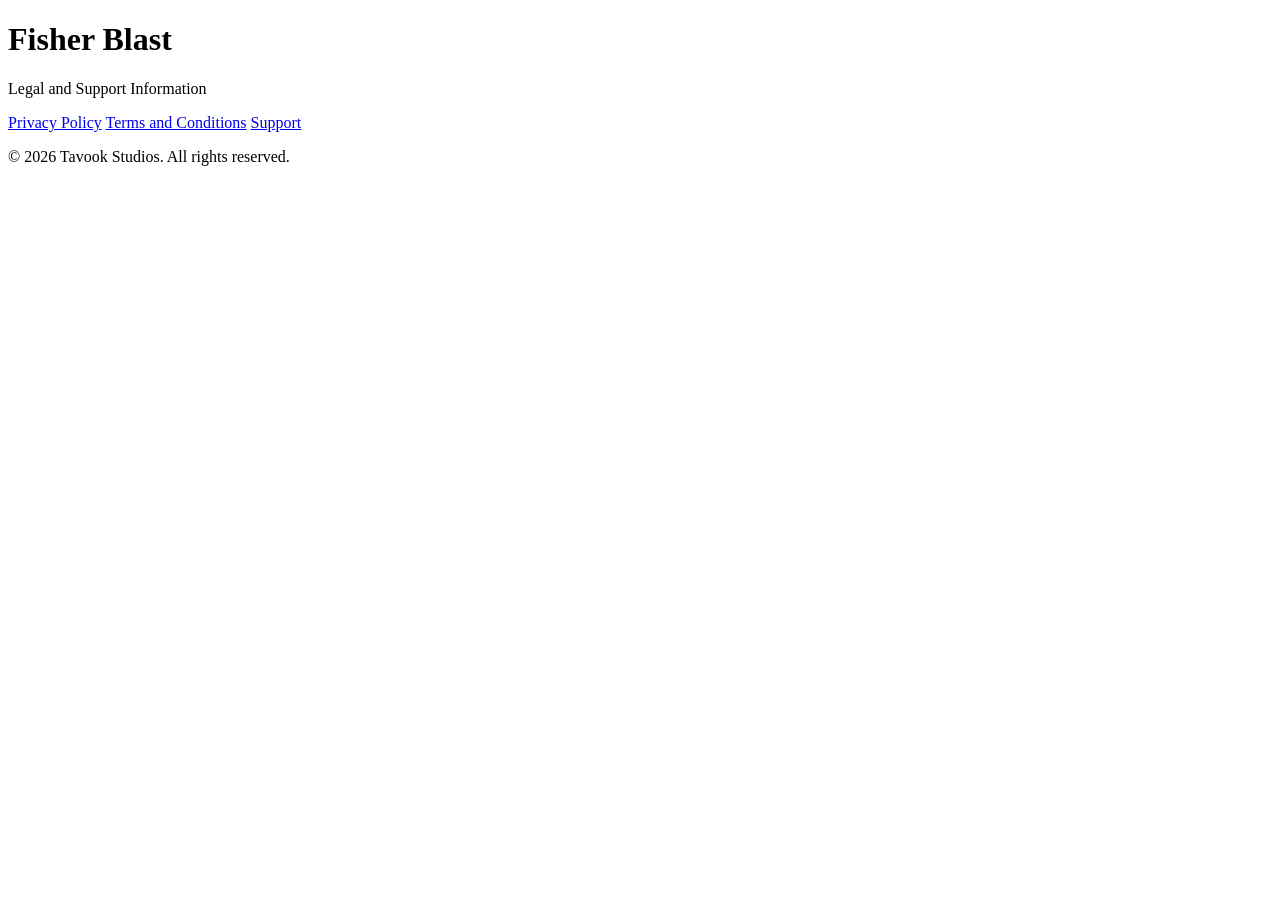
==== index.html @ bb0276fe "Add files via upload" ====
<!DOCTYPE html>
<html lang="en">
<head>
  <meta charset="UTF-8">
  <meta name="viewport" content="width=device-width, initial-scale=1.0">
  <title>Fisher Blast - Legal</title>
  <link rel="stylesheet" href="style.css">
</head>
<body>
  <main class="container">
    <div class="card">
      <h1>Fisher Blast</h1>
      <p class="subtitle">Legal and Support Information</p>

      <div class="links">
        <a href="privacy.html">Privacy Policy</a>
        <a href="terms.html">Terms and Conditions</a>
        <a href="support.html">Support</a>
      </div>

      <p class="footer">© 2026 Tavook Studios. All rights reserved.</p>
    </div>
  </main>
</body>
</html>
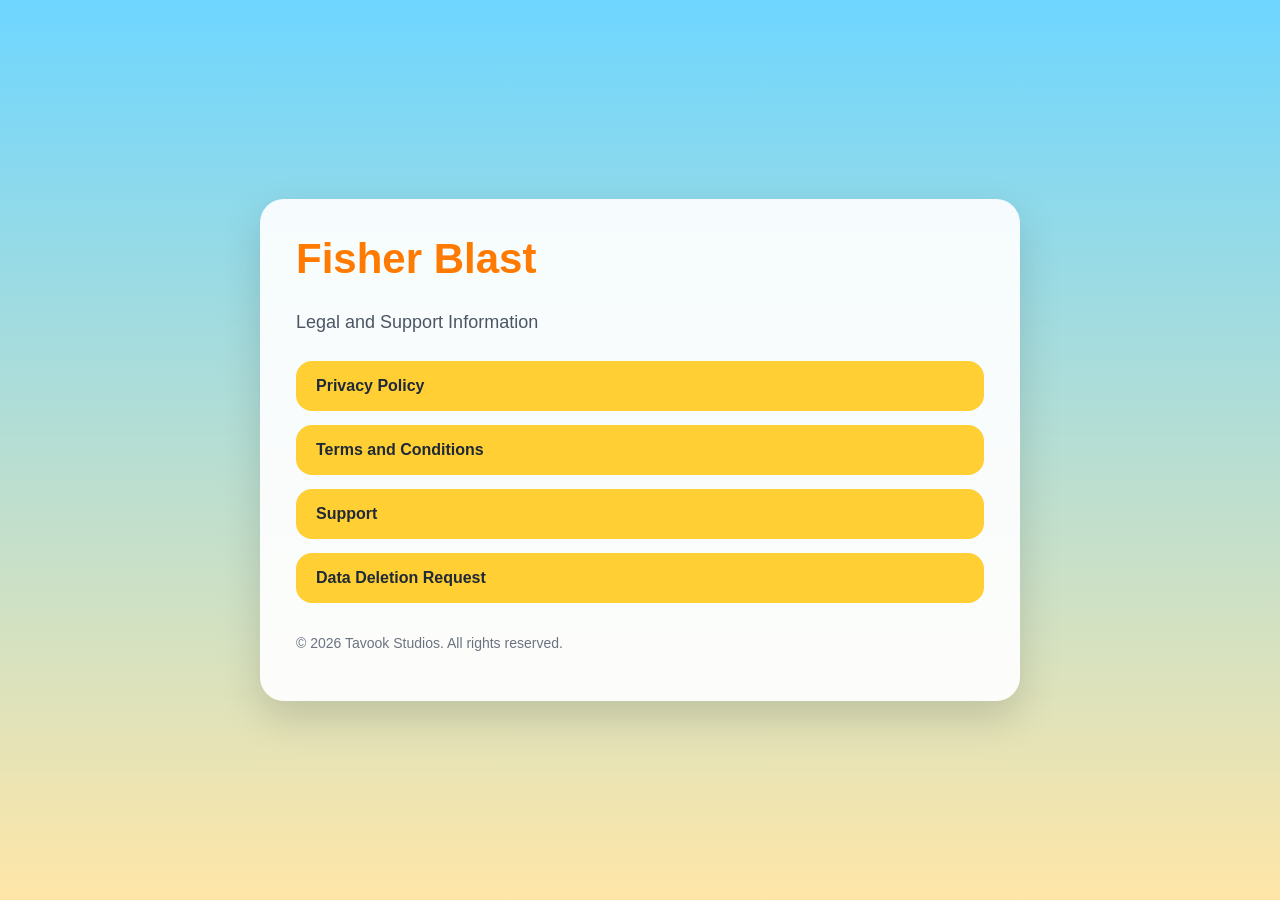
==== commit 1e158f4e: "Add Data Deletion Request link to index.html" ====
--- a/index.html
+++ b/index.html
@@ -16,10 +16,11 @@
         <a href="privacy.html">Privacy Policy</a>
         <a href="terms.html">Terms and Conditions</a>
         <a href="support.html">Support</a>
+        <a href="data-deletion.html">Data Deletion Request</a>
       </div>
 
       <p class="footer">© 2026 Tavook Studios. All rights reserved.</p>
     </div>
   </main>
 </body>
-</html>+</html>
--- a/style.css
+++ b/style.css
@@ -0,0 +1,87 @@
+* {
+  box-sizing: border-box;
+}
+
+body {
+  margin: 0;
+  font-family: Arial, Helvetica, sans-serif;
+  background: linear-gradient(180deg, #6ed6ff 0%, #ffe6a7 100%);
+  color: #1f2937;
+  min-height: 100vh;
+}
+
+.container {
+  min-height: 100vh;
+  display: flex;
+  align-items: center;
+  justify-content: center;
+  padding: 24px;
+}
+
+.card {
+  width: 100%;
+  max-width: 760px;
+  background: rgba(255, 255, 255, 0.92);
+  border-radius: 24px;
+  padding: 36px;
+  box-shadow: 0 16px 40px rgba(0, 0, 0, 0.15);
+}
+
+h1 {
+  margin-top: 0;
+  font-size: 42px;
+  color: #ff7a00;
+}
+
+h2 {
+  margin-top: 32px;
+  color: #2563eb;
+}
+
+.subtitle {
+  font-size: 18px;
+  color: #4b5563;
+}
+
+.links {
+  display: grid;
+  gap: 14px;
+  margin-top: 28px;
+}
+
+.links a {
+  display: block;
+  padding: 16px 20px;
+  background: #ffcf33;
+  color: #1f2937;
+  text-decoration: none;
+  border-radius: 16px;
+  font-weight: bold;
+  transition: transform 0.15s ease, background 0.15s ease;
+}
+
+.links a:hover {
+  transform: translateY(-2px);
+  background: #ffb703;
+}
+
+a {
+  color: #2563eb;
+}
+
+.footer {
+  margin-top: 32px;
+  color: #6b7280;
+  font-size: 14px;
+}
+
+.legal-text {
+  line-height: 1.7;
+}
+
+.back-link {
+  display: inline-block;
+  margin-top: 24px;
+  text-decoration: none;
+  font-weight: bold;
+}
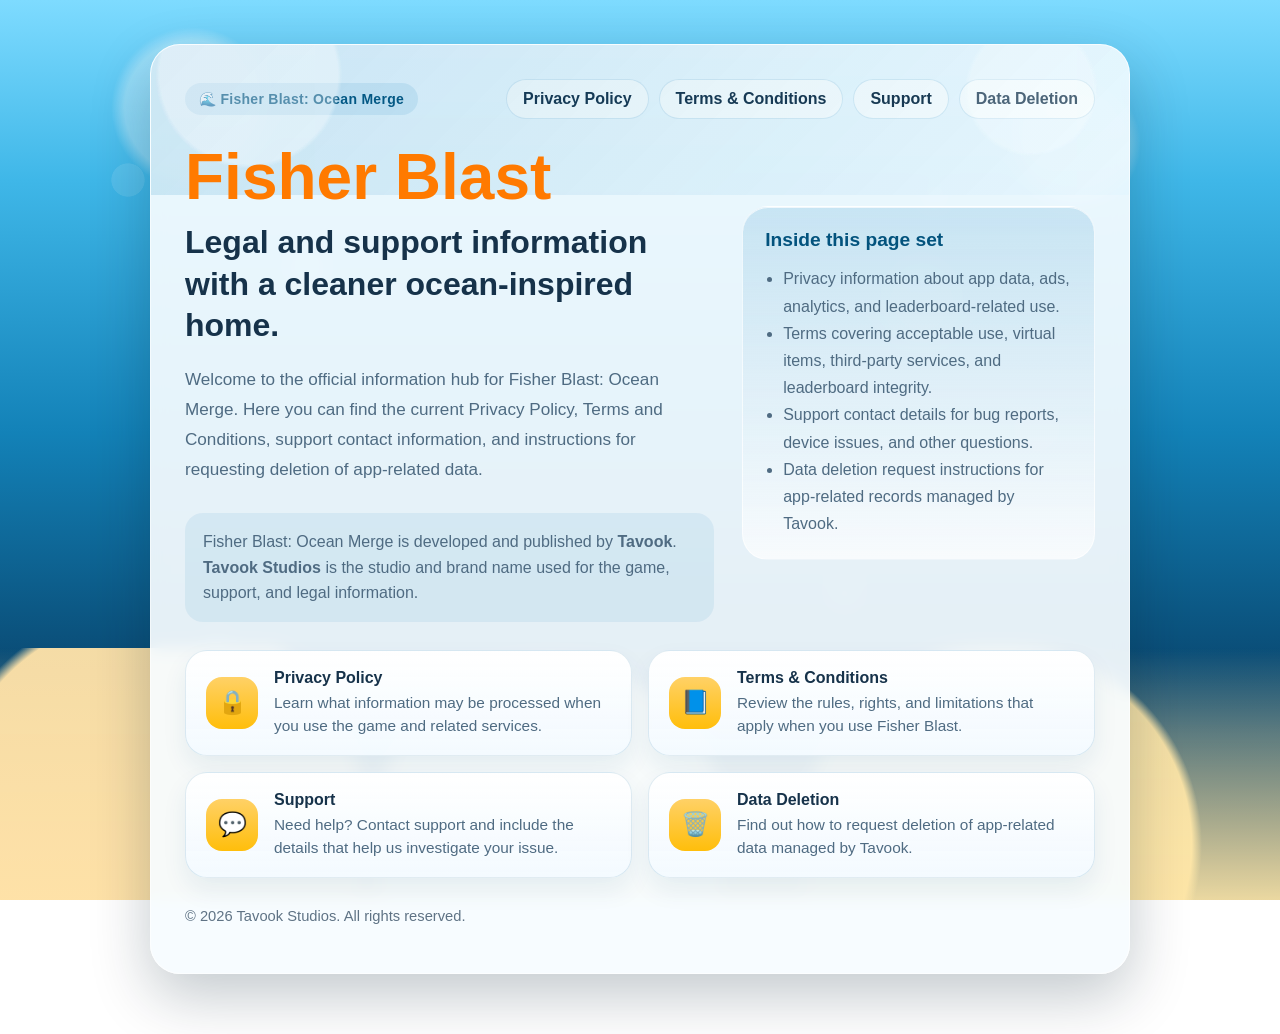
==== commit feac8fff: "v1.3.0 update" ====
--- a/index.html
+++ b/index.html
@@ -1,26 +1,89 @@
-<!DOCTYPE html>
-<html lang="en">
-<head>
-  <meta charset="UTF-8">
-  <meta name="viewport" content="width=device-width, initial-scale=1.0">
-  <title>Fisher Blast - Legal</title>
-  <link rel="stylesheet" href="style.css">
-</head>
-<body>
-  <main class="container">
-    <div class="card">
-      <h1>Fisher Blast</h1>
-      <p class="subtitle">Legal and Support Information</p>
-
-      <div class="links">
-        <a href="privacy.html">Privacy Policy</a>
-        <a href="terms.html">Terms and Conditions</a>
-        <a href="support.html">Support</a>
-        <a href="data-deletion.html">Data Deletion Request</a>
-      </div>
-
-      <p class="footer">© 2026 Tavook Studios. All rights reserved.</p>
-    </div>
-  </main>
-</body>
-</html>
+<!DOCTYPE html>
+<html lang="en">
+<head>
+  <meta charset="UTF-8">
+  <meta name="viewport" content="width=device-width, initial-scale=1.0">
+  <meta name="description" content="Official legal, privacy, support, and data deletion information for Fisher Blast: Ocean Merge.">
+  <title>Fisher Blast: Ocean Merge - Legal & Support</title>
+  <link rel="stylesheet" href="style.css">
+</head>
+<body>
+  <div class="page-shell">
+    <main class="container">
+      <div class="card hero-card">
+        <div class="topbar">
+          <div class="brand-kicker">🌊 Fisher Blast: Ocean Merge</div>
+          <nav class="nav-links" aria-label="Primary">
+            <a href="privacy.html">Privacy Policy</a>
+            <a href="terms.html">Terms & Conditions</a>
+            <a href="support.html">Support</a>
+            <a href="data-deletion.html">Data Deletion</a>
+          </nav>
+        </div>
+
+        <section class="hero-grid">
+          <div class="hero-copy">
+            <h1>Fisher Blast<span>Legal and support information with a cleaner ocean-inspired home.</span></h1>
+            <p class="subtitle">
+              Welcome to the official information hub for Fisher Blast: Ocean Merge. Here you can find the
+              current Privacy Policy, Terms and Conditions, support contact information, and instructions for
+              requesting deletion of app-related data.
+            </p>
+
+            <div class="info-strip">
+              Fisher Blast: Ocean Merge is developed and published by <strong>Tavook</strong>.
+              <strong>Tavook Studios</strong> is the studio and brand name used for the game, support, and legal information.
+            </div>
+          </div>
+
+          <aside class="hero-panel" aria-label="About this site">
+            <h2>Inside this page set</h2>
+            <ul>
+              <li>Privacy information about app data, ads, analytics, and leaderboard-related use.</li>
+              <li>Terms covering acceptable use, virtual items, third-party services, and leaderboard integrity.</li>
+              <li>Support contact details for bug reports, device issues, and other questions.</li>
+              <li>Data deletion request instructions for app-related records managed by Tavook.</li>
+            </ul>
+          </aside>
+        </section>
+
+        <section class="cta-grid" aria-label="Quick links">
+          <a class="cta-card" href="privacy.html">
+            <div class="cta-icon">🔒</div>
+            <div class="cta-text">
+              <strong>Privacy Policy</strong>
+              <span>Learn what information may be processed when you use the game and related services.</span>
+            </div>
+          </a>
+
+          <a class="cta-card" href="terms.html">
+            <div class="cta-icon">📘</div>
+            <div class="cta-text">
+              <strong>Terms & Conditions</strong>
+              <span>Review the rules, rights, and limitations that apply when you use Fisher Blast.</span>
+            </div>
+          </a>
+
+          <a class="cta-card" href="support.html">
+            <div class="cta-icon">💬</div>
+            <div class="cta-text">
+              <strong>Support</strong>
+              <span>Need help? Contact support and include the details that help us investigate your issue.</span>
+            </div>
+          </a>
+
+          <a class="cta-card" href="data-deletion.html">
+            <div class="cta-icon">🗑️</div>
+            <div class="cta-text">
+              <strong>Data Deletion</strong>
+              <span>Find out how to request deletion of app-related data managed by Tavook.</span>
+            </div>
+          </a>
+        </section>
+
+        <p class="footer">© 2026 Tavook Studios. All rights reserved.</p>
+      </div>
+    </main>
+  </div>
+</body>
+</html>
--- a/style.css
+++ b/style.css
@@ -1,87 +1,446 @@
-* {
-  box-sizing: border-box;
-}
-
-body {
-  margin: 0;
-  font-family: Arial, Helvetica, sans-serif;
-  background: linear-gradient(180deg, #6ed6ff 0%, #ffe6a7 100%);
-  color: #1f2937;
-  min-height: 100vh;
-}
-
-.container {
-  min-height: 100vh;
-  display: flex;
-  align-items: center;
-  justify-content: center;
-  padding: 24px;
-}
-
-.card {
-  width: 100%;
-  max-width: 760px;
-  background: rgba(255, 255, 255, 0.92);
-  border-radius: 24px;
-  padding: 36px;
-  box-shadow: 0 16px 40px rgba(0, 0, 0, 0.15);
-}
-
-h1 {
-  margin-top: 0;
-  font-size: 42px;
-  color: #ff7a00;
-}
-
-h2 {
-  margin-top: 32px;
-  color: #2563eb;
-}
-
-.subtitle {
-  font-size: 18px;
-  color: #4b5563;
-}
-
-.links {
-  display: grid;
-  gap: 14px;
-  margin-top: 28px;
-}
-
-.links a {
-  display: block;
-  padding: 16px 20px;
-  background: #ffcf33;
-  color: #1f2937;
-  text-decoration: none;
-  border-radius: 16px;
-  font-weight: bold;
-  transition: transform 0.15s ease, background 0.15s ease;
-}
-
-.links a:hover {
-  transform: translateY(-2px);
-  background: #ffb703;
-}
-
-a {
-  color: #2563eb;
-}
-
-.footer {
-  margin-top: 32px;
-  color: #6b7280;
-  font-size: 14px;
-}
-
-.legal-text {
-  line-height: 1.7;
-}
-
-.back-link {
-  display: inline-block;
-  margin-top: 24px;
-  text-decoration: none;
-  font-weight: bold;
-}+:root {
+  --bg-deep: #03253f;
+  --bg-mid: #0b4f7d;
+  --bg-light: #7fe3ff;
+  --sand: #ffe6a8;
+  --card: rgba(247, 252, 255, 0.93);
+  --card-border: rgba(255, 255, 255, 0.55);
+  --ink: #16324a;
+  --muted: #4f6b82;
+  --accent: #ff9f1c;
+  --accent-strong: #ff7a00;
+  --accent-soft: #ffd166;
+  --link: #0077b6;
+  --link-hover: #03537d;
+  --surface: rgba(255, 255, 255, 0.64);
+  --shadow: 0 22px 60px rgba(2, 28, 48, 0.24);
+  --radius-xl: 30px;
+  --radius-lg: 22px;
+  --radius-md: 16px;
+}
+
+* {
+  box-sizing: border-box;
+}
+
+html {
+  scroll-behavior: smooth;
+}
+
+body {
+  margin: 0;
+  font-family: Arial, Helvetica, sans-serif;
+  color: var(--ink);
+  min-height: 100vh;
+  background:
+    radial-gradient(circle at 15% 12%, rgba(255,255,255,0.32) 0 5%, transparent 6%),
+    radial-gradient(circle at 84% 16%, rgba(255,255,255,0.25) 0 4%, transparent 5%),
+    radial-gradient(circle at 72% 34%, rgba(255,255,255,0.2) 0 3%, transparent 4%),
+    linear-gradient(180deg, #7edbff 0%, #3fb7e8 20%, #1382b8 48%, #0a4d77 73%, #06304f 100%);
+  background-attachment: fixed;
+  position: relative;
+  overflow-x: hidden;
+}
+
+body::before,
+body::after {
+  content: "";
+  position: fixed;
+  left: 0;
+  right: 0;
+  pointer-events: none;
+  z-index: 0;
+}
+
+body::before {
+  bottom: 0;
+  height: 28vh;
+  background:
+    radial-gradient(circle at 12% 68%, rgba(255, 226, 168, 0.96) 0 18%, transparent 19%),
+    radial-gradient(circle at 43% 75%, rgba(255, 235, 190, 0.98) 0 23%, transparent 24%),
+    radial-gradient(circle at 78% 78%, rgba(255, 231, 168, 0.94) 0 19%, transparent 20%),
+    linear-gradient(180deg, rgba(255, 231, 168, 0) 0%, rgba(255, 231, 168, 0.35) 34%, rgba(255, 231, 168, 0.92) 100%);
+}
+
+body::after {
+  top: 0;
+  height: 100%;
+  background:
+    radial-gradient(circle at 10% 20%, rgba(255,255,255,0.12) 0 1.2%, transparent 1.25%),
+    radial-gradient(circle at 24% 30%, rgba(255,255,255,0.18) 0 1.7%, transparent 1.75%),
+    radial-gradient(circle at 73% 22%, rgba(255,255,255,0.1) 0 1.25%, transparent 1.3%),
+    radial-gradient(circle at 81% 48%, rgba(255,255,255,0.14) 0 1.5%, transparent 1.56%),
+    radial-gradient(circle at 66% 66%, rgba(255,255,255,0.1) 0 1.1%, transparent 1.16%),
+    radial-gradient(circle at 17% 72%, rgba(255,255,255,0.11) 0 1.3%, transparent 1.35%);
+  opacity: 0.9;
+}
+
+.page-shell {
+  position: relative;
+  z-index: 1;
+  min-height: 100vh;
+}
+
+.container {
+  min-height: 100vh;
+  display: flex;
+  align-items: center;
+  justify-content: center;
+  padding: 44px 20px 60px;
+}
+
+.card {
+  width: 100%;
+  max-width: 980px;
+  background: var(--card);
+  border-radius: var(--radius-xl);
+  padding: 34px;
+  box-shadow: var(--shadow);
+  border: 1px solid var(--card-border);
+  backdrop-filter: blur(8px);
+}
+
+.legal-card {
+  max-width: 980px;
+}
+
+.hero-card {
+  position: relative;
+  overflow: hidden;
+}
+
+.hero-card::before {
+  content: "";
+  position: absolute;
+  inset: 0 0 auto 0;
+  height: 150px;
+  background:
+    radial-gradient(circle at 10% 20%, rgba(255,255,255,0.35) 0 10%, transparent 10.5%),
+    radial-gradient(circle at 90% 30%, rgba(255,255,255,0.24) 0 7%, transparent 7.5%),
+    linear-gradient(135deg, rgba(3,119,182,0.16), rgba(127,227,255,0.04));
+  opacity: 0.95;
+}
+
+.topbar {
+  display: flex;
+  flex-wrap: wrap;
+  align-items: center;
+  justify-content: space-between;
+  gap: 18px;
+  margin-bottom: 26px;
+}
+
+.brand-kicker {
+  display: inline-flex;
+  align-items: center;
+  gap: 10px;
+  padding: 8px 14px;
+  background: rgba(0, 119, 182, 0.1);
+  border-radius: 999px;
+  color: var(--link-hover);
+  font-size: 14px;
+  font-weight: 700;
+  letter-spacing: 0.02em;
+}
+
+.nav-links {
+  display: flex;
+  flex-wrap: wrap;
+  gap: 10px;
+}
+
+.nav-links a,
+.inline-pill {
+  display: inline-flex;
+  align-items: center;
+  gap: 8px;
+  padding: 10px 16px;
+  background: rgba(255, 255, 255, 0.78);
+  border: 1px solid rgba(0, 119, 182, 0.14);
+  border-radius: 999px;
+  color: var(--ink);
+  text-decoration: none;
+  font-weight: 700;
+  transition: transform 0.18s ease, background 0.18s ease, border-color 0.18s ease;
+}
+
+.nav-links a:hover,
+.inline-pill:hover {
+  transform: translateY(-2px);
+  background: rgba(255,255,255,0.98);
+  border-color: rgba(0, 119, 182, 0.3);
+}
+
+.hero-grid {
+  display: grid;
+  grid-template-columns: minmax(0, 1.2fr) minmax(280px, 0.8fr);
+  gap: 28px;
+  align-items: center;
+  position: relative;
+}
+
+.hero-copy {
+  position: relative;
+  z-index: 1;
+}
+
+h1 {
+  margin: 0;
+  font-size: clamp(2.2rem, 5vw, 4rem);
+  line-height: 1.02;
+  color: var(--accent-strong);
+}
+
+.hero-copy h1 span {
+  display: block;
+  color: var(--ink);
+  font-size: clamp(1.2rem, 2.6vw, 2rem);
+  margin-top: 12px;
+  line-height: 1.3;
+}
+
+.subtitle {
+  margin: 18px 0 0;
+  font-size: 1.07rem;
+  line-height: 1.75;
+  color: var(--muted);
+  max-width: 650px;
+}
+
+.hero-panel {
+  background: linear-gradient(180deg, rgba(0, 119, 182, 0.14), rgba(255, 255, 255, 0.72));
+  border-radius: 26px;
+  padding: 22px;
+  border: 1px solid rgba(255,255,255,0.7);
+  box-shadow: inset 0 1px 0 rgba(255,255,255,0.7);
+}
+
+.hero-panel h2,
+.panel-title {
+  margin: 0 0 14px;
+  color: var(--link-hover);
+  font-size: 1.2rem;
+}
+
+.hero-panel ul {
+  margin: 0;
+  padding-left: 18px;
+  color: var(--muted);
+  line-height: 1.7;
+}
+
+.cta-grid {
+  display: grid;
+  grid-template-columns: repeat(2, minmax(0, 1fr));
+  gap: 16px;
+  margin-top: 28px;
+}
+
+.cta-card {
+  display: flex;
+  align-items: center;
+  gap: 16px;
+  padding: 18px 20px;
+  background: linear-gradient(180deg, rgba(255,255,255,0.98), rgba(243,250,255,0.94));
+  border: 1px solid rgba(9, 97, 146, 0.12);
+  color: var(--ink);
+  text-decoration: none;
+  border-radius: var(--radius-lg);
+  box-shadow: 0 12px 25px rgba(11, 79, 125, 0.08);
+  transition: transform 0.18s ease, box-shadow 0.18s ease, border-color 0.18s ease;
+}
+
+.cta-card:hover {
+  transform: translateY(-3px);
+  box-shadow: 0 16px 30px rgba(11, 79, 125, 0.13);
+  border-color: rgba(9, 97, 146, 0.26);
+}
+
+.cta-icon {
+  flex: 0 0 auto;
+  width: 52px;
+  height: 52px;
+  border-radius: 16px;
+  display: grid;
+  place-items: center;
+  background: linear-gradient(180deg, var(--accent-soft), #ffbe0b);
+  color: #16324a;
+  font-size: 1.45rem;
+  font-weight: 700;
+}
+
+.cta-text strong {
+  display: block;
+  margin-bottom: 4px;
+  font-size: 1rem;
+}
+
+.cta-text span {
+  color: var(--muted);
+  line-height: 1.5;
+  font-size: 0.96rem;
+}
+
+.info-strip {
+  margin-top: 28px;
+  padding: 16px 18px;
+  border-radius: 18px;
+  background: rgba(0, 119, 182, 0.08);
+  color: var(--muted);
+  line-height: 1.6;
+}
+
+.footer {
+  margin-top: 30px;
+  color: #5f7385;
+  font-size: 0.92rem;
+}
+
+.legal-header h1 {
+  color: var(--ink);
+  font-size: clamp(2rem, 4.8vw, 3rem);
+}
+
+.legal-header p {
+  margin: 12px 0 0;
+  color: var(--muted);
+  line-height: 1.7;
+}
+
+.meta-row {
+  display: flex;
+  flex-wrap: wrap;
+  gap: 12px;
+  margin: 22px 0 28px;
+}
+
+.meta-chip {
+  padding: 10px 14px;
+  background: rgba(0, 119, 182, 0.08);
+  border-radius: 999px;
+  color: var(--link-hover);
+  font-size: 0.95rem;
+  font-weight: 700;
+}
+
+.notice-box,
+.contact-box {
+  margin: 24px 0;
+  padding: 18px 20px;
+  border-radius: var(--radius-md);
+  background: linear-gradient(180deg, rgba(255,255,255,0.92), rgba(237,248,255,0.88));
+  border: 1px solid rgba(0, 119, 182, 0.14);
+}
+
+.notice-box strong,
+.contact-box strong {
+  color: var(--link-hover);
+}
+
+.legal-text {
+  line-height: 1.76;
+}
+
+.legal-text h2 {
+  margin: 34px 0 12px;
+  font-size: 1.35rem;
+  color: var(--link-hover);
+}
+
+.legal-text h3 {
+  margin: 24px 0 8px;
+  color: var(--ink);
+  font-size: 1.05rem;
+}
+
+.legal-text p,
+.legal-text li {
+  color: var(--ink);
+}
+
+.legal-text ul,
+.legal-text ol {
+  padding-left: 22px;
+}
+
+.legal-text li + li {
+  margin-top: 8px;
+}
+
+a {
+  color: var(--link);
+}
+
+a:hover {
+  color: var(--link-hover);
+}
+
+.back-link {
+  display: inline-flex;
+  align-items: center;
+  gap: 10px;
+  margin-top: 30px;
+  text-decoration: none;
+  font-weight: 700;
+  padding: 12px 18px;
+  background: rgba(255,255,255,0.82);
+  border-radius: 999px;
+  border: 1px solid rgba(0, 119, 182, 0.14);
+}
+
+.section-divider {
+  height: 1px;
+  margin: 30px 0;
+  background: linear-gradient(90deg, transparent, rgba(9, 97, 146, 0.26), transparent);
+}
+
+.small-muted {
+  color: var(--muted);
+  font-size: 0.95rem;
+}
+
+.page-bottom-note {
+  margin-top: 26px;
+  font-size: 0.95rem;
+  color: var(--muted);
+}
+
+@media (max-width: 860px) {
+  .hero-grid {
+    grid-template-columns: 1fr;
+  }
+
+  .cta-grid {
+    grid-template-columns: 1fr;
+  }
+}
+
+@media (max-width: 640px) {
+  .container {
+    padding: 22px 14px 34px;
+    align-items: flex-start;
+  }
+
+  .card {
+    padding: 22px 18px;
+    border-radius: 24px;
+  }
+
+  .topbar {
+    flex-direction: column;
+    align-items: flex-start;
+  }
+
+  .nav-links {
+    width: 100%;
+  }
+
+  .nav-links a {
+    flex: 1 1 auto;
+    justify-content: center;
+  }
+
+  .meta-row {
+    gap: 10px;
+  }
+}
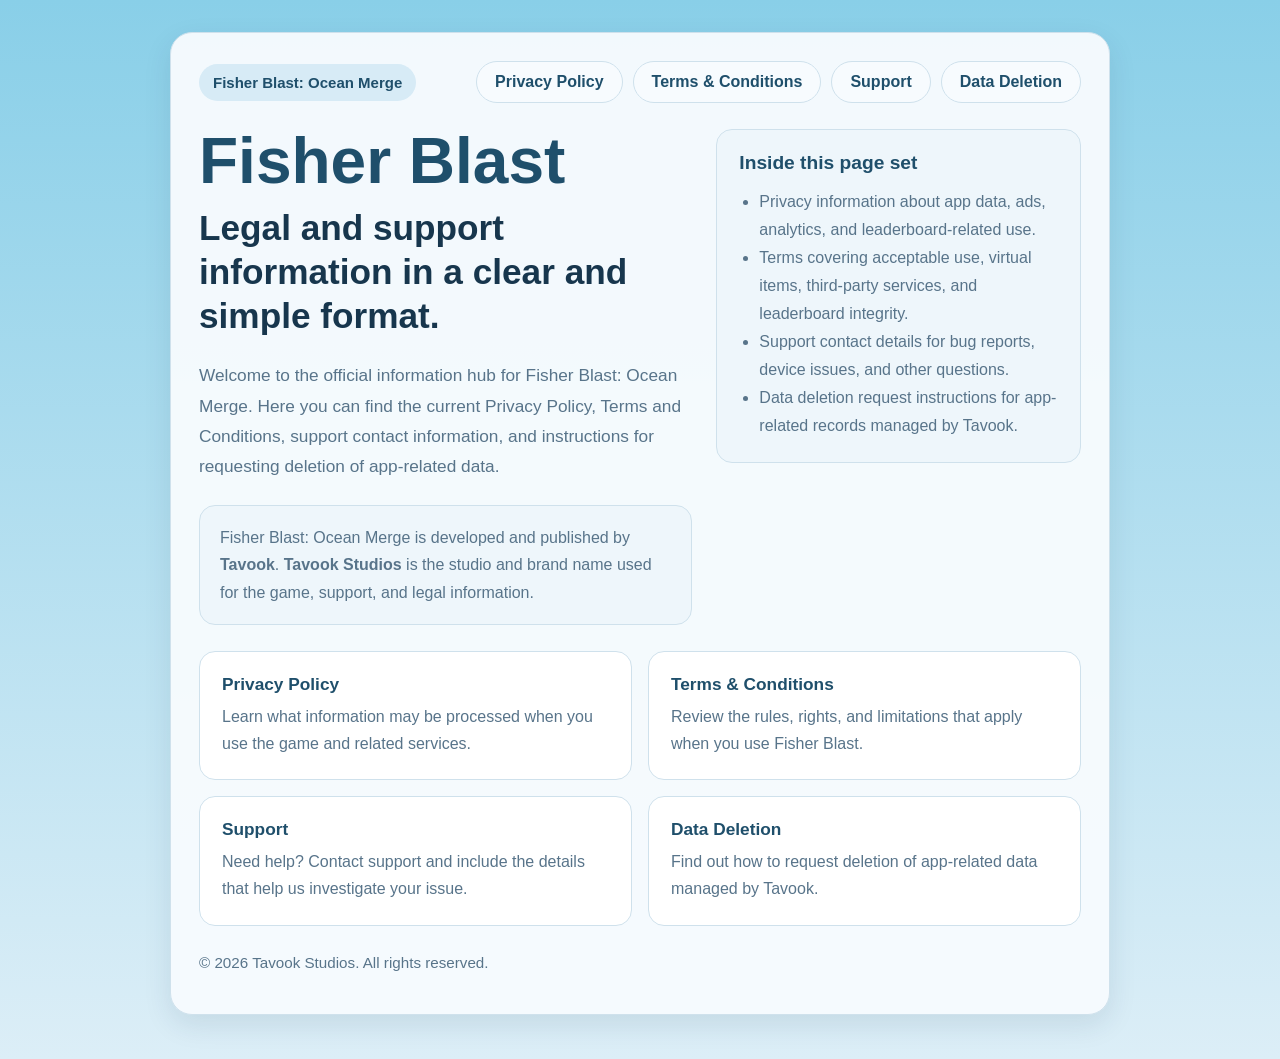
==== commit 32f7b0e0: "Add files via upload" ====
--- a/index.html
+++ b/index.html
@@ -12,7 +12,7 @@
     <main class="container">
       <div class="card hero-card">
         <div class="topbar">
-          <div class="brand-kicker">🌊 Fisher Blast: Ocean Merge</div>
+          <div class="brand-kicker">Fisher Blast: Ocean Merge</div>
           <nav class="nav-links" aria-label="Primary">
             <a href="privacy.html">Privacy Policy</a>
             <a href="terms.html">Terms & Conditions</a>
@@ -23,7 +23,7 @@
 
         <section class="hero-grid">
           <div class="hero-copy">
-            <h1>Fisher Blast<span>Legal and support information with a cleaner ocean-inspired home.</span></h1>
+            <h1>Fisher Blast<span>Legal and support information in a clear and simple format.</span></h1>
             <p class="subtitle">
               Welcome to the official information hub for Fisher Blast: Ocean Merge. Here you can find the
               current Privacy Policy, Terms and Conditions, support contact information, and instructions for
@@ -49,7 +49,6 @@
 
         <section class="cta-grid" aria-label="Quick links">
           <a class="cta-card" href="privacy.html">
-            <div class="cta-icon">🔒</div>
             <div class="cta-text">
               <strong>Privacy Policy</strong>
               <span>Learn what information may be processed when you use the game and related services.</span>
@@ -57,7 +56,6 @@
           </a>
 
           <a class="cta-card" href="terms.html">
-            <div class="cta-icon">📘</div>
             <div class="cta-text">
               <strong>Terms & Conditions</strong>
               <span>Review the rules, rights, and limitations that apply when you use Fisher Blast.</span>
@@ -65,7 +63,6 @@
           </a>
 
           <a class="cta-card" href="support.html">
-            <div class="cta-icon">💬</div>
             <div class="cta-text">
               <strong>Support</strong>
               <span>Need help? Contact support and include the details that help us investigate your issue.</span>
@@ -73,7 +70,6 @@
           </a>
 
           <a class="cta-card" href="data-deletion.html">
-            <div class="cta-icon">🗑️</div>
             <div class="cta-text">
               <strong>Data Deletion</strong>
               <span>Find out how to request deletion of app-related data managed by Tavook.</span>
--- a/style.css
+++ b/style.css
@@ -1,230 +1,149 @@
+
 :root {
-  --bg-deep: #03253f;
-  --bg-mid: #0b4f7d;
-  --bg-light: #7fe3ff;
-  --sand: #ffe6a8;
-  --card: rgba(247, 252, 255, 0.93);
-  --card-border: rgba(255, 255, 255, 0.55);
-  --ink: #16324a;
-  --muted: #4f6b82;
-  --accent: #ff9f1c;
-  --accent-strong: #ff7a00;
-  --accent-soft: #ffd166;
-  --link: #0077b6;
-  --link-hover: #03537d;
-  --surface: rgba(255, 255, 255, 0.64);
-  --shadow: 0 22px 60px rgba(2, 28, 48, 0.24);
-  --radius-xl: 30px;
+  --bg-top: #89cfe8;
+  --bg-bottom: #dceef7;
+  --surface: #f7fbfe;
+  --surface-2: #eef6fb;
+  --border: #cfe1ec;
+  --text: #17364d;
+  --muted: #58748a;
+  --primary: #2d6f95;
+  --primary-dark: #1f4f6b;
+  --link: #2e78a6;
+  --link-hover: #1f5b80;
+  --shadow: 0 10px 28px rgba(18, 53, 78, 0.10);
   --radius-lg: 22px;
   --radius-md: 16px;
-}
-
-* {
-  box-sizing: border-box;
-}
-
-html {
-  scroll-behavior: smooth;
-}
-
+  --radius-sm: 12px;
+}
+
+* { box-sizing: border-box; }
+html { scroll-behavior: smooth; }
 body {
   margin: 0;
+  min-height: 100vh;
   font-family: Arial, Helvetica, sans-serif;
-  color: var(--ink);
-  min-height: 100vh;
-  background:
-    radial-gradient(circle at 15% 12%, rgba(255,255,255,0.32) 0 5%, transparent 6%),
-    radial-gradient(circle at 84% 16%, rgba(255,255,255,0.25) 0 4%, transparent 5%),
-    radial-gradient(circle at 72% 34%, rgba(255,255,255,0.2) 0 3%, transparent 4%),
-    linear-gradient(180deg, #7edbff 0%, #3fb7e8 20%, #1382b8 48%, #0a4d77 73%, #06304f 100%);
-  background-attachment: fixed;
-  position: relative;
-  overflow-x: hidden;
-}
-
-body::before,
-body::after {
-  content: "";
-  position: fixed;
-  left: 0;
-  right: 0;
-  pointer-events: none;
-  z-index: 0;
-}
-
-body::before {
-  bottom: 0;
-  height: 28vh;
-  background:
-    radial-gradient(circle at 12% 68%, rgba(255, 226, 168, 0.96) 0 18%, transparent 19%),
-    radial-gradient(circle at 43% 75%, rgba(255, 235, 190, 0.98) 0 23%, transparent 24%),
-    radial-gradient(circle at 78% 78%, rgba(255, 231, 168, 0.94) 0 19%, transparent 20%),
-    linear-gradient(180deg, rgba(255, 231, 168, 0) 0%, rgba(255, 231, 168, 0.35) 34%, rgba(255, 231, 168, 0.92) 100%);
-}
-
-body::after {
-  top: 0;
-  height: 100%;
-  background:
-    radial-gradient(circle at 10% 20%, rgba(255,255,255,0.12) 0 1.2%, transparent 1.25%),
-    radial-gradient(circle at 24% 30%, rgba(255,255,255,0.18) 0 1.7%, transparent 1.75%),
-    radial-gradient(circle at 73% 22%, rgba(255,255,255,0.1) 0 1.25%, transparent 1.3%),
-    radial-gradient(circle at 81% 48%, rgba(255,255,255,0.14) 0 1.5%, transparent 1.56%),
-    radial-gradient(circle at 66% 66%, rgba(255,255,255,0.1) 0 1.1%, transparent 1.16%),
-    radial-gradient(circle at 17% 72%, rgba(255,255,255,0.11) 0 1.3%, transparent 1.35%);
-  opacity: 0.9;
-}
-
-.page-shell {
-  position: relative;
-  z-index: 1;
-  min-height: 100vh;
-}
-
+  color: var(--text);
+  background: linear-gradient(180deg, var(--bg-top) 0%, var(--bg-bottom) 100%);
+}
+
+.page-shell { min-height: 100vh; }
 .container {
   min-height: 100vh;
   display: flex;
   align-items: center;
   justify-content: center;
-  padding: 44px 20px 60px;
-}
-
+  padding: 32px 18px 44px;
+}
 .card {
   width: 100%;
-  max-width: 980px;
-  background: var(--card);
-  border-radius: var(--radius-xl);
-  padding: 34px;
+  max-width: 940px;
+  background: rgba(247, 251, 254, 0.96);
+  border: 1px solid var(--border);
+  border-radius: var(--radius-lg);
+  padding: 28px;
   box-shadow: var(--shadow);
-  border: 1px solid var(--card-border);
-  backdrop-filter: blur(8px);
-}
-
-.legal-card {
-  max-width: 980px;
-}
-
-.hero-card {
-  position: relative;
-  overflow: hidden;
-}
-
-.hero-card::before {
-  content: "";
-  position: absolute;
-  inset: 0 0 auto 0;
-  height: 150px;
-  background:
-    radial-gradient(circle at 10% 20%, rgba(255,255,255,0.35) 0 10%, transparent 10.5%),
-    radial-gradient(circle at 90% 30%, rgba(255,255,255,0.24) 0 7%, transparent 7.5%),
-    linear-gradient(135deg, rgba(3,119,182,0.16), rgba(127,227,255,0.04));
-  opacity: 0.95;
-}
+}
+.hero-card { overflow: hidden; }
+.legal-card { max-width: 940px; }
 
 .topbar {
   display: flex;
   flex-wrap: wrap;
   align-items: center;
   justify-content: space-between;
-  gap: 18px;
+  gap: 14px;
   margin-bottom: 26px;
 }
-
 .brand-kicker {
   display: inline-flex;
   align-items: center;
-  gap: 10px;
-  padding: 8px 14px;
-  background: rgba(0, 119, 182, 0.1);
-  border-radius: 999px;
-  color: var(--link-hover);
-  font-size: 14px;
-  font-weight: 700;
-  letter-spacing: 0.02em;
-}
-
+  padding: 10px 14px;
+  border-radius: 999px;
+  background: #d7ebf6;
+  color: var(--primary-dark);
+  font-size: 15px;
+  font-weight: 700;
+}
 .nav-links {
   display: flex;
   flex-wrap: wrap;
   gap: 10px;
 }
-
 .nav-links a,
 .inline-pill {
   display: inline-flex;
   align-items: center;
-  gap: 8px;
-  padding: 10px 16px;
-  background: rgba(255, 255, 255, 0.78);
-  border: 1px solid rgba(0, 119, 182, 0.14);
-  border-radius: 999px;
-  color: var(--ink);
+  justify-content: center;
+  padding: 11px 18px;
+  border-radius: 999px;
+  border: 1px solid var(--border);
+  background: var(--surface);
+  color: var(--primary-dark);
   text-decoration: none;
   font-weight: 700;
-  transition: transform 0.18s ease, background 0.18s ease, border-color 0.18s ease;
-}
-
+  transition: background 0.15s ease, border-color 0.15s ease;
+}
 .nav-links a:hover,
 .inline-pill:hover {
-  transform: translateY(-2px);
-  background: rgba(255,255,255,0.98);
-  border-color: rgba(0, 119, 182, 0.3);
+  background: #ffffff;
+  border-color: #aac8da;
 }
 
 .hero-grid {
   display: grid;
-  grid-template-columns: minmax(0, 1.2fr) minmax(280px, 0.8fr);
-  gap: 28px;
-  align-items: center;
-  position: relative;
-}
-
-.hero-copy {
-  position: relative;
-  z-index: 1;
-}
-
-h1 {
-  margin: 0;
-  font-size: clamp(2.2rem, 5vw, 4rem);
+  grid-template-columns: minmax(0, 1.15fr) minmax(270px, 0.85fr);
+  gap: 24px;
+  align-items: start;
+}
+.hero-copy h1 {
+  margin: 0;
+  color: var(--primary-dark);
+  font-size: clamp(2.5rem, 5vw, 4rem);
   line-height: 1.02;
-  color: var(--accent-strong);
-}
-
+}
 .hero-copy h1 span {
   display: block;
-  color: var(--ink);
-  font-size: clamp(1.2rem, 2.6vw, 2rem);
   margin-top: 12px;
-  line-height: 1.3;
-}
-
+  color: var(--text);
+  font-size: clamp(1.55rem, 3vw, 2.2rem);
+  line-height: 1.25;
+}
 .subtitle {
-  margin: 18px 0 0;
-  font-size: 1.07rem;
+  margin: 22px 0 0;
+  font-size: 1.08rem;
   line-height: 1.75;
   color: var(--muted);
-  max-width: 650px;
-}
-
+}
+.hero-panel,
+.info-strip,
+.notice-box,
+.contact-box {
+  background: var(--surface-2);
+  border: 1px solid var(--border);
+  border-radius: var(--radius-md);
+}
 .hero-panel {
-  background: linear-gradient(180deg, rgba(0, 119, 182, 0.14), rgba(255, 255, 255, 0.72));
-  border-radius: 26px;
   padding: 22px;
-  border: 1px solid rgba(255,255,255,0.7);
-  box-shadow: inset 0 1px 0 rgba(255,255,255,0.7);
-}
-
+}
 .hero-panel h2,
-.panel-title {
+.panel-title,
+h2 {
+  color: var(--primary-dark);
+}
+.hero-panel h2 {
   margin: 0 0 14px;
-  color: var(--link-hover);
   font-size: 1.2rem;
 }
-
 .hero-panel ul {
   margin: 0;
-  padding-left: 18px;
+  padding-left: 20px;
+  line-height: 1.75;
+  color: var(--muted);
+}
+.info-strip {
+  margin-top: 24px;
+  padding: 18px 20px;
   color: var(--muted);
   line-height: 1.7;
 }
@@ -233,214 +152,131 @@
   display: grid;
   grid-template-columns: repeat(2, minmax(0, 1fr));
   gap: 16px;
+  margin-top: 26px;
+}
+.cta-card {
+  display: block;
+  padding: 22px;
+  border-radius: var(--radius-md);
+  border: 1px solid var(--border);
+  background: #ffffff;
+  color: var(--text);
+  text-decoration: none;
+  transition: background 0.15s ease, border-color 0.15s ease;
+}
+.cta-card:hover {
+  background: #fafdff;
+  border-color: #afcddf;
+}
+.cta-text strong {
+  display: block;
+  margin-bottom: 8px;
+  color: var(--primary-dark);
+  font-size: 1.08rem;
+}
+.cta-text span {
+  display: block;
+  color: var(--muted);
+  line-height: 1.7;
+}
+.cta-icon { display: none; }
+
+.footer {
   margin-top: 28px;
-}
-
-.cta-card {
-  display: flex;
-  align-items: center;
-  gap: 16px;
-  padding: 18px 20px;
-  background: linear-gradient(180deg, rgba(255,255,255,0.98), rgba(243,250,255,0.94));
-  border: 1px solid rgba(9, 97, 146, 0.12);
-  color: var(--ink);
-  text-decoration: none;
-  border-radius: var(--radius-lg);
-  box-shadow: 0 12px 25px rgba(11, 79, 125, 0.08);
-  transition: transform 0.18s ease, box-shadow 0.18s ease, border-color 0.18s ease;
-}
-
-.cta-card:hover {
-  transform: translateY(-3px);
-  box-shadow: 0 16px 30px rgba(11, 79, 125, 0.13);
-  border-color: rgba(9, 97, 146, 0.26);
-}
-
-.cta-icon {
-  flex: 0 0 auto;
-  width: 52px;
-  height: 52px;
-  border-radius: 16px;
-  display: grid;
-  place-items: center;
-  background: linear-gradient(180deg, var(--accent-soft), #ffbe0b);
-  color: #16324a;
-  font-size: 1.45rem;
-  font-weight: 700;
-}
-
-.cta-text strong {
-  display: block;
-  margin-bottom: 4px;
-  font-size: 1rem;
-}
-
-.cta-text span {
-  color: var(--muted);
-  line-height: 1.5;
-  font-size: 0.96rem;
-}
-
-.info-strip {
-  margin-top: 28px;
-  padding: 16px 18px;
-  border-radius: 18px;
-  background: rgba(0, 119, 182, 0.08);
-  color: var(--muted);
-  line-height: 1.6;
-}
-
-.footer {
-  margin-top: 30px;
-  color: #5f7385;
-  font-size: 0.92rem;
+  color: var(--muted);
+  font-size: 0.95rem;
 }
 
 .legal-header h1 {
-  color: var(--ink);
+  margin: 0;
+  color: var(--primary-dark);
   font-size: clamp(2rem, 4.8vw, 3rem);
 }
-
 .legal-header p {
-  margin: 12px 0 0;
-  color: var(--muted);
-  line-height: 1.7;
-}
-
+  margin: 14px 0 0;
+  color: var(--muted);
+  line-height: 1.75;
+}
 .meta-row {
   display: flex;
   flex-wrap: wrap;
-  gap: 12px;
+  gap: 10px;
   margin: 22px 0 28px;
 }
-
 .meta-chip {
   padding: 10px 14px;
-  background: rgba(0, 119, 182, 0.08);
-  border-radius: 999px;
-  color: var(--link-hover);
+  border-radius: 999px;
+  background: #dfeef7;
+  color: var(--primary-dark);
   font-size: 0.95rem;
   font-weight: 700;
 }
-
 .notice-box,
 .contact-box {
   margin: 24px 0;
   padding: 18px 20px;
-  border-radius: var(--radius-md);
-  background: linear-gradient(180deg, rgba(255,255,255,0.92), rgba(237,248,255,0.88));
-  border: 1px solid rgba(0, 119, 182, 0.14);
-}
-
+}
 .notice-box strong,
-.contact-box strong {
-  color: var(--link-hover);
-}
-
-.legal-text {
-  line-height: 1.76;
-}
-
+.contact-box strong { color: var(--primary-dark); }
+.legal-text { line-height: 1.78; }
 .legal-text h2 {
   margin: 34px 0 12px;
   font-size: 1.35rem;
-  color: var(--link-hover);
-}
-
+}
 .legal-text h3 {
   margin: 24px 0 8px;
-  color: var(--ink);
-  font-size: 1.05rem;
-}
-
+  color: var(--primary-dark);
+  font-size: 1.06rem;
+}
 .legal-text p,
-.legal-text li {
-  color: var(--ink);
-}
-
+.legal-text li { color: var(--text); }
 .legal-text ul,
-.legal-text ol {
-  padding-left: 22px;
-}
-
-.legal-text li + li {
-  margin-top: 8px;
-}
-
-a {
-  color: var(--link);
-}
-
-a:hover {
-  color: var(--link-hover);
-}
-
+.legal-text ol { padding-left: 22px; }
+.legal-text li + li { margin-top: 8px; }
+
+a { color: var(--link); }
+a:hover { color: var(--link-hover); }
 .back-link {
   display: inline-flex;
   align-items: center;
-  gap: 10px;
-  margin-top: 30px;
+  gap: 8px;
+  margin-top: 28px;
+  padding: 12px 18px;
+  border-radius: 999px;
+  border: 1px solid var(--border);
+  background: #ffffff;
   text-decoration: none;
   font-weight: 700;
-  padding: 12px 18px;
-  background: rgba(255,255,255,0.82);
-  border-radius: 999px;
-  border: 1px solid rgba(0, 119, 182, 0.14);
-}
-
+}
 .section-divider {
   height: 1px;
-  margin: 30px 0;
-  background: linear-gradient(90deg, transparent, rgba(9, 97, 146, 0.26), transparent);
-}
-
-.small-muted {
-  color: var(--muted);
-  font-size: 0.95rem;
-}
-
-.page-bottom-note {
-  margin-top: 26px;
-  font-size: 0.95rem;
-  color: var(--muted);
-}
+  margin: 28px 0;
+  background: linear-gradient(90deg, transparent, #c8deea, transparent);
+}
+.small-muted,
+.page-bottom-note { color: var(--muted); }
 
 @media (max-width: 860px) {
-  .hero-grid {
-    grid-template-columns: 1fr;
-  }
-
-  .cta-grid {
-    grid-template-columns: 1fr;
-  }
+  .hero-grid,
+  .cta-grid { grid-template-columns: 1fr; }
 }
 
 @media (max-width: 640px) {
   .container {
-    padding: 22px 14px 34px;
     align-items: flex-start;
-  }
-
+    padding: 18px 12px 28px;
+  }
   .card {
-    padding: 22px 18px;
-    border-radius: 24px;
-  }
-
+    padding: 20px 18px;
+    border-radius: 18px;
+  }
   .topbar {
     flex-direction: column;
     align-items: flex-start;
   }
-
-  .nav-links {
-    width: 100%;
-  }
-
+  .nav-links { width: 100%; }
   .nav-links a {
     flex: 1 1 auto;
-    justify-content: center;
-  }
-
-  .meta-row {
-    gap: 10px;
-  }
-}
+    min-width: 0;
+  }
+}
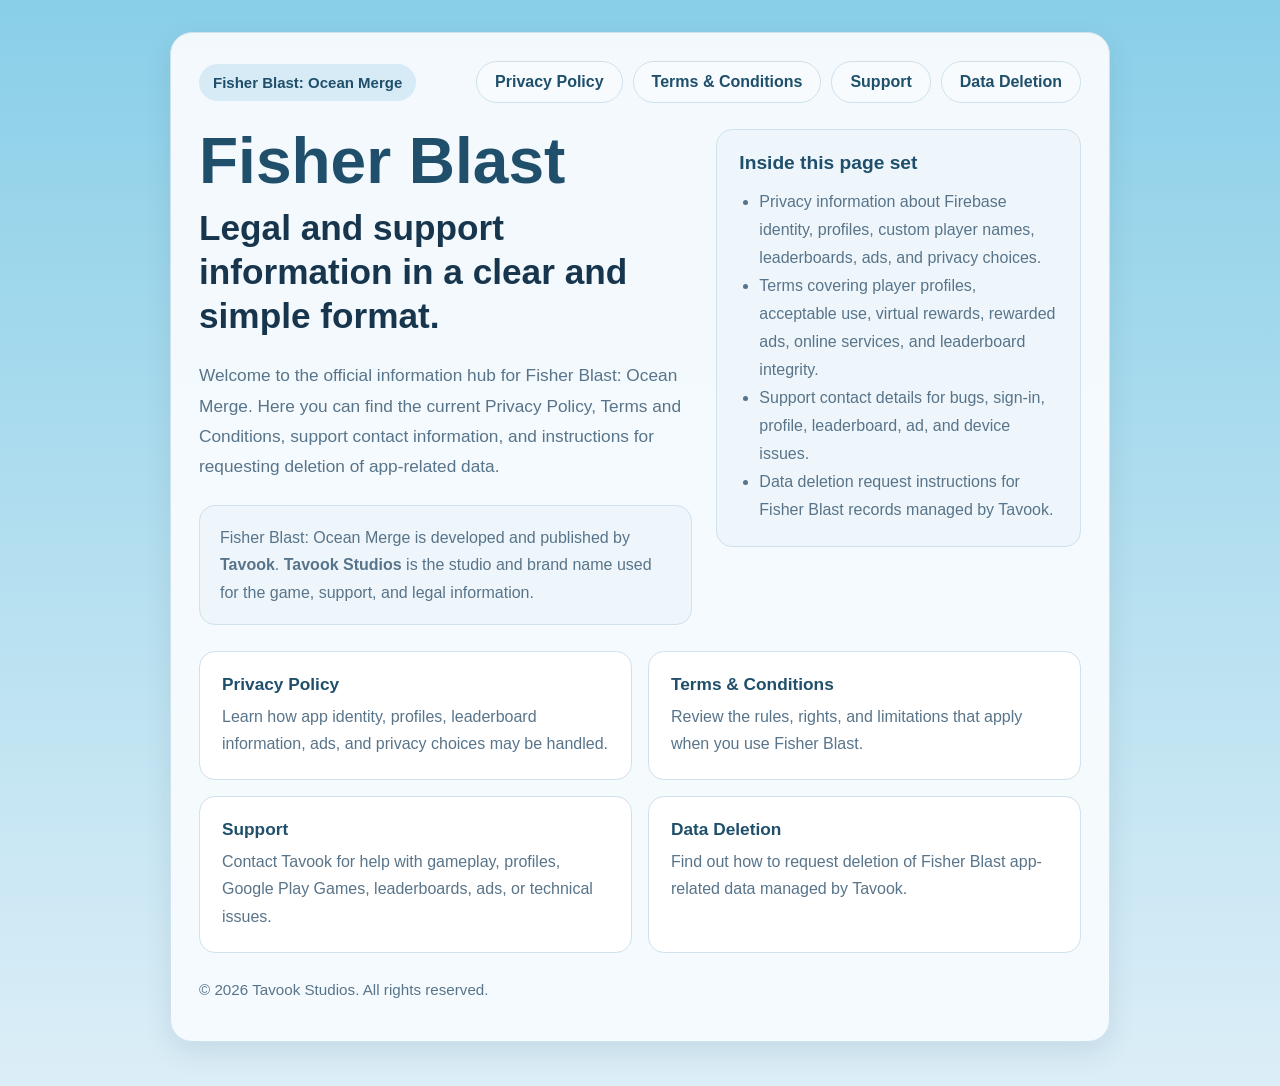
==== commit e011d76a: "Add files via upload" ====
--- a/index.html
+++ b/index.html
@@ -25,9 +25,8 @@
           <div class="hero-copy">
             <h1>Fisher Blast<span>Legal and support information in a clear and simple format.</span></h1>
             <p class="subtitle">
-              Welcome to the official information hub for Fisher Blast: Ocean Merge. Here you can find the
-              current Privacy Policy, Terms and Conditions, support contact information, and instructions for
-              requesting deletion of app-related data.
+              Welcome to the official information hub for Fisher Blast: Ocean Merge. Here you can find the current Privacy Policy,
+              Terms and Conditions, support contact information, and instructions for requesting deletion of app-related data.
             </p>
 
             <div class="info-strip">
@@ -39,10 +38,10 @@
           <aside class="hero-panel" aria-label="About this site">
             <h2>Inside this page set</h2>
             <ul>
-              <li>Privacy information about app data, ads, analytics, and leaderboard-related use.</li>
-              <li>Terms covering acceptable use, virtual items, third-party services, and leaderboard integrity.</li>
-              <li>Support contact details for bug reports, device issues, and other questions.</li>
-              <li>Data deletion request instructions for app-related records managed by Tavook.</li>
+              <li>Privacy information about Firebase identity, profiles, custom player names, leaderboards, ads, and privacy choices.</li>
+              <li>Terms covering player profiles, acceptable use, virtual rewards, rewarded ads, online services, and leaderboard integrity.</li>
+              <li>Support contact details for bugs, sign-in, profile, leaderboard, ad, and device issues.</li>
+              <li>Data deletion request instructions for Fisher Blast records managed by Tavook.</li>
             </ul>
           </aside>
         </section>
@@ -51,7 +50,7 @@
           <a class="cta-card" href="privacy.html">
             <div class="cta-text">
               <strong>Privacy Policy</strong>
-              <span>Learn what information may be processed when you use the game and related services.</span>
+              <span>Learn how app identity, profiles, leaderboard information, ads, and privacy choices may be handled.</span>
             </div>
           </a>
 
@@ -65,14 +64,14 @@
           <a class="cta-card" href="support.html">
             <div class="cta-text">
               <strong>Support</strong>
-              <span>Need help? Contact support and include the details that help us investigate your issue.</span>
+              <span>Contact Tavook for help with gameplay, profiles, Google Play Games, leaderboards, ads, or technical issues.</span>
             </div>
           </a>
 
           <a class="cta-card" href="data-deletion.html">
             <div class="cta-text">
               <strong>Data Deletion</strong>
-              <span>Find out how to request deletion of app-related data managed by Tavook.</span>
+              <span>Find out how to request deletion of Fisher Blast app-related data managed by Tavook.</span>
             </div>
           </a>
         </section>
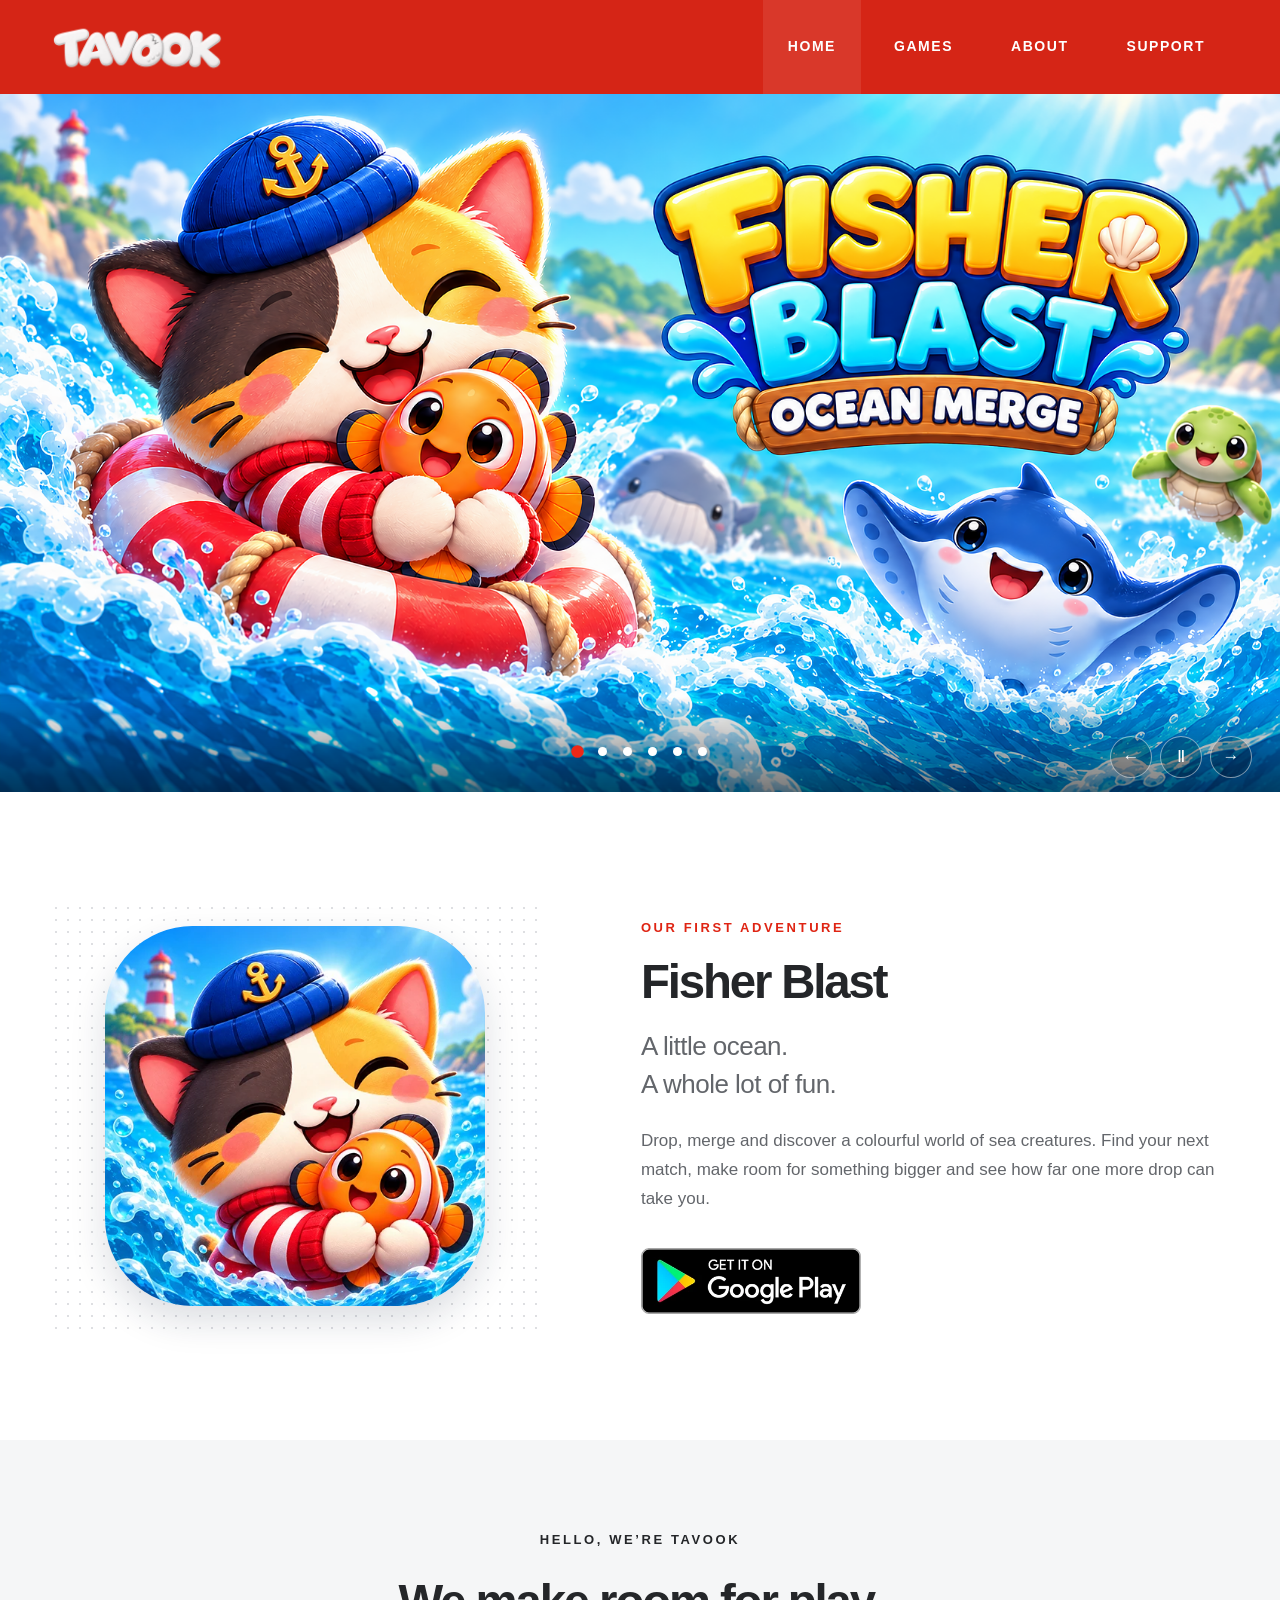
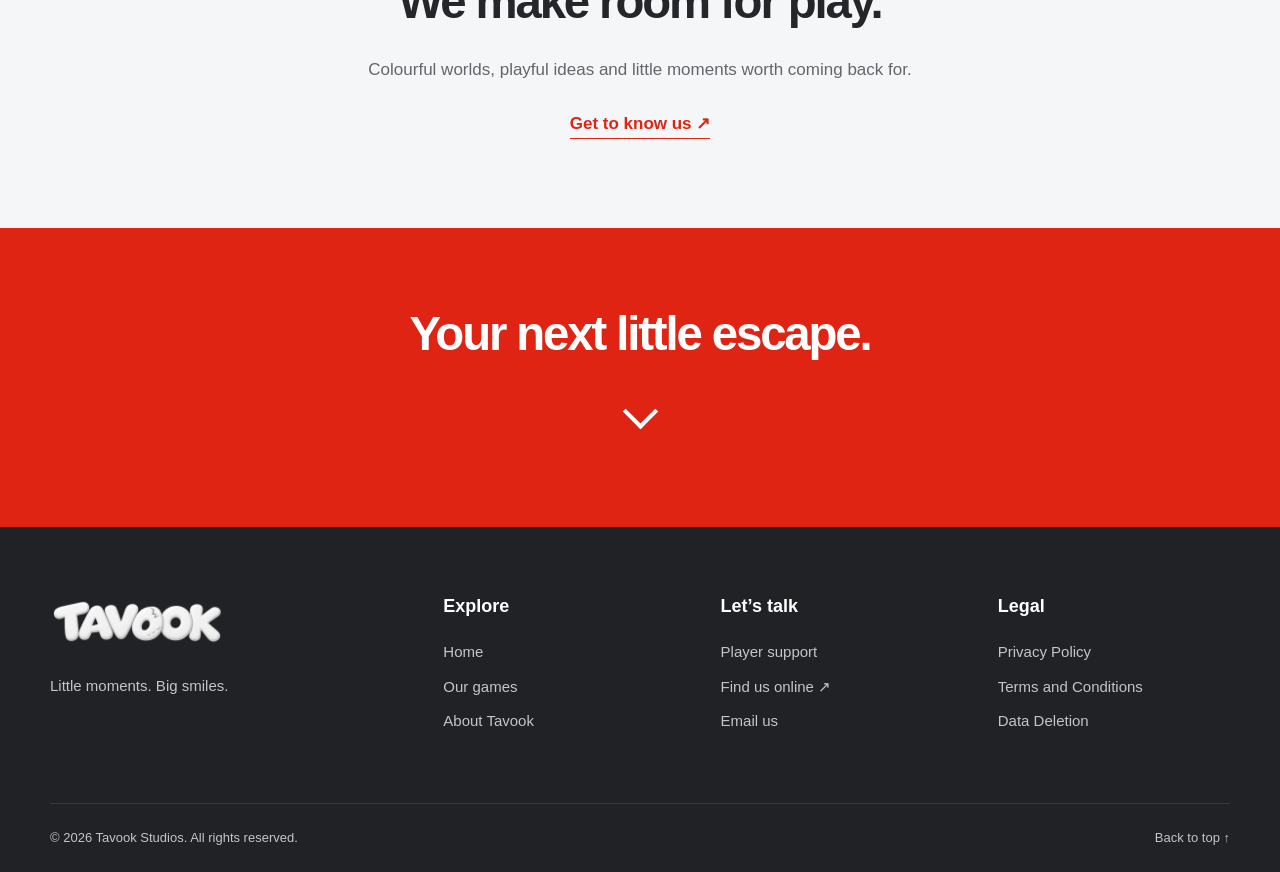
==== commit 61ff6704: "new design" ====
--- a/index.html
+++ b/index.html
@@ -1,84 +1,2 @@
 <!DOCTYPE html>
-<html lang="en">
-<head>
-  <meta charset="UTF-8">
-  <meta name="viewport" content="width=device-width, initial-scale=1.0">
-  <meta name="description" content="Official legal, privacy, support, and data deletion information for Fisher Blast: Ocean Merge.">
-  <title>Fisher Blast: Ocean Merge - Legal & Support</title>
-  <link rel="stylesheet" href="style.css">
-</head>
-<body>
-  <div class="page-shell">
-    <main class="container">
-      <div class="card hero-card">
-        <div class="topbar">
-          <div class="brand-kicker">Fisher Blast: Ocean Merge</div>
-          <nav class="nav-links" aria-label="Primary">
-            <a href="privacy.html">Privacy Policy</a>
-            <a href="terms.html">Terms & Conditions</a>
-            <a href="support.html">Support</a>
-            <a href="data-deletion.html">Data Deletion</a>
-          </nav>
-        </div>
-
-        <section class="hero-grid">
-          <div class="hero-copy">
-            <h1>Fisher Blast<span>Legal and support information in a clear and simple format.</span></h1>
-            <p class="subtitle">
-              Welcome to the official information hub for Fisher Blast: Ocean Merge. Here you can find the current Privacy Policy,
-              Terms and Conditions, support contact information, and instructions for requesting deletion of app-related data.
-            </p>
-
-            <div class="info-strip">
-              Fisher Blast: Ocean Merge is developed and published by <strong>Tavook</strong>.
-              <strong>Tavook Studios</strong> is the studio and brand name used for the game, support, and legal information.
-            </div>
-          </div>
-
-          <aside class="hero-panel" aria-label="About this site">
-            <h2>Inside this page set</h2>
-            <ul>
-              <li>Privacy information about Firebase identity, profiles, custom player names, leaderboards, ads, and privacy choices.</li>
-              <li>Terms covering player profiles, acceptable use, virtual rewards, rewarded ads, online services, and leaderboard integrity.</li>
-              <li>Support contact details for bugs, sign-in, profile, leaderboard, ad, and device issues.</li>
-              <li>Data deletion request instructions for Fisher Blast records managed by Tavook.</li>
-            </ul>
-          </aside>
-        </section>
-
-        <section class="cta-grid" aria-label="Quick links">
-          <a class="cta-card" href="privacy.html">
-            <div class="cta-text">
-              <strong>Privacy Policy</strong>
-              <span>Learn how app identity, profiles, leaderboard information, ads, and privacy choices may be handled.</span>
-            </div>
-          </a>
-
-          <a class="cta-card" href="terms.html">
-            <div class="cta-text">
-              <strong>Terms & Conditions</strong>
-              <span>Review the rules, rights, and limitations that apply when you use Fisher Blast.</span>
-            </div>
-          </a>
-
-          <a class="cta-card" href="support.html">
-            <div class="cta-text">
-              <strong>Support</strong>
-              <span>Contact Tavook for help with gameplay, profiles, Google Play Games, leaderboards, ads, or technical issues.</span>
-            </div>
-          </a>
-
-          <a class="cta-card" href="data-deletion.html">
-            <div class="cta-text">
-              <strong>Data Deletion</strong>
-              <span>Find out how to request deletion of Fisher Blast app-related data managed by Tavook.</span>
-            </div>
-          </a>
-        </section>
-
-        <p class="footer">© 2026 Tavook Studios. All rights reserved.</p>
-      </div>
-    </main>
-  </div>
-</body>
-</html>
+<html lang="en"><head><meta charset="UTF-8"><meta name="viewport" content="width=device-width, initial-scale=1"><meta name="description" content="Tavook Studios — Home. Fisher Blast games, player support and legal information."><title>Home | Tavook Studios</title><link rel="icon" type="image/webp" href="assets/icon.webp"><link rel="stylesheet" href="style.css"><script defer src="site-settings.js"></script><script defer src="site.js"></script></head><body id="top" data-design-version="2026-09-16-static"><a class="skip" href="#main">Skip to content</a><header class="site-header"><div class="nav-wrap"><a aria-label="Tavook Studios home" class="brand" href="index.html"><img alt="Tavook" class="" decoding="async" loading="eager" src="assets/logo.webp"/></a><button aria-controls="navigation" aria-expanded="false" class="menu-toggle" type="button">Menu <span aria-hidden="true">☰</span></button><nav aria-label="Main navigation" id="navigation"><a href="index.html">Home</a><a href="games.html">Games</a><a href="about.html">About</a><a href="support.html">Support</a></nav></div></header><main id="main"><section aria-label="Fisher Blast gallery" aria-roledescription="carousel" class="exhibit"><div class="exhibit-heading wrap"><div><p class="eyebrow">WELCOME TO TAVOOK</p><h1>Small games. Big smiles.</h1></div><a class="exhibit-link" href="games.html">Discover Fisher Blast ↗</a></div><div aria-label="Gallery: use left and right arrow keys" class="exhibit-window" tabindex="0"><div class="exhibit-track"><figure aria-label="1 of 6" class="exhibit-slide" role="group"><img alt="Fisher Blast ocean adventure artwork 1" class="" decoding="async" loading="eager" src="assets/wide0.webp"/></figure><figure aria-label="2 of 6" class="exhibit-slide" role="group"><img alt="Fisher Blast ocean adventure artwork 2" class="" decoding="async" loading="lazy" src="assets/wide1.webp"/></figure><figure aria-label="3 of 6" class="exhibit-slide" role="group"><img alt="Fisher Blast ocean adventure artwork 3" class="" decoding="async" loading="lazy" src="assets/wide2.webp"/></figure><figure aria-label="4 of 6" class="exhibit-slide" role="group"><img alt="Fisher Blast ocean adventure artwork 4" class="" decoding="async" loading="lazy" src="assets/wide3.webp"/></figure><figure aria-label="5 of 6" class="exhibit-slide" role="group"><img alt="Fisher Blast ocean adventure artwork 5" class="" decoding="async" loading="lazy" src="assets/wide4.webp"/></figure><figure aria-label="6 of 6" class="exhibit-slide" role="group"><img alt="Fisher Blast ocean adventure artwork 6" class="" decoding="async" loading="lazy" src="assets/wide5.webp"/></figure></div></div><div class="exhibit-controls wrap"><span class="exhibit-caption">A LITTLE OCEAN. A WORLD OF PLAY.</span><div class="exhibit-dots"><button aria-label="Show image 1" data-slide="0" type="button"></button><button aria-label="Show image 2" data-slide="1" type="button"></button><button aria-label="Show image 3" data-slide="2" type="button"></button><button aria-label="Show image 4" data-slide="3" type="button"></button><button aria-label="Show image 5" data-slide="4" type="button"></button><button aria-label="Show image 6" data-slide="5" type="button"></button></div><div class="exhibit-arrows"><button aria-label="Previous image" data-dir="-1" type="button">←</button><button aria-label="Pause slideshow" class="exhibit-pause" type="button">Ⅱ</button><button aria-label="Next image" data-dir="1" type="button">→</button></div></div></section><div id="our-game"><section class="feature wrap"><div class="icon-stage"><img alt="Fisher Blast cat with a clownfish" class="game-icon" decoding="async" loading="lazy" src="assets/icon.webp"/></div><div class="feature-copy"><p class="eyebrow">OUR FIRST ADVENTURE</p><h2>Fisher Blast</h2><p class="lead">A little ocean.<br/>A whole lot of fun.</p><p>Drop, merge and discover a colourful world of sea creatures. Find your next match, make room for something bigger and see how far one more drop can take you.</p><a aria-label="Get Fisher Blast on Google Play" class="play-badge" href="https://play.google.com/store/apps/details?id=com.tavook.fisherblast" rel="noopener noreferrer" target="_blank"><img alt="Get it on Google Play" class="" decoding="async" loading="lazy" src="assets/playbadge.webp"/></a></div></section></div><section class="studio-strip"><div class="wrap"><p class="eyebrow">HELLO, WE’RE TAVOOK</p><h2>We make room for play.</h2><p>Colourful worlds, playful ideas and little moments worth coming back for.</p><a class="text-link" href="about.html">Get to know us ↗</a></div></section><section class="cta"><div class="wrap"><h2>Your next little escape.</h2><a aria-label="Continue to links and contact" class="down-link" href="#footer"><span aria-hidden="true"></span></a></div></section></main><footer class="site-footer" id="footer"><div class="footer-grid"><div><a aria-label="Tavook Studios home" class="brand footer-brand" href="index.html"><img alt="Tavook" class="" decoding="async" loading="lazy" src="assets/logo.webp"/></a><p>Little moments. Big smiles.</p></div><div><h2>Explore</h2><a href="index.html">Home</a><a href="games.html">Our games</a><a href="about.html">About Tavook</a></div><div><h2>Let’s talk</h2><a href="support.html">Player support</a><a href="https://taplink.cc/burakblend" rel="noopener noreferrer" target="_blank">Find us online ↗</a><a href="mailto:burakakdemir.dev@gmail.com">Email us</a></div><div><h2>Legal</h2><a href="privacy.html">Privacy Policy</a><a href="terms.html">Terms and Conditions</a><a href="data-deletion.html">Data Deletion</a></div></div><div class="footer-bottom"><span>© 2026 Tavook Studios. All rights reserved.</span><a href="#top">Back to top ↑</a></div></footer></body></html>
--- a/style.css
+++ b/style.css
@@ -1,282 +1,50 @@
 
-:root {
-  --bg-top: #89cfe8;
-  --bg-bottom: #dceef7;
-  --surface: #f7fbfe;
-  --surface-2: #eef6fb;
-  --border: #cfe1ec;
-  --text: #17364d;
-  --muted: #58748a;
-  --primary: #2d6f95;
-  --primary-dark: #1f4f6b;
-  --link: #2e78a6;
-  --link-hover: #1f5b80;
-  --shadow: 0 10px 28px rgba(18, 53, 78, 0.10);
-  --radius-lg: 22px;
-  --radius-md: 16px;
-  --radius-sm: 12px;
-}
+:root{--red:#df2413;--red-dark:#bb1c0e;--ink:#242629;--muted:#63666b;--pale:#f5f6f7;--line:#e4e5e7;--max:1180px}*{box-sizing:border-box}html{scroll-behavior:smooth;scroll-padding-top:112px}body{margin:0;color:var(--ink);background:#fff;font-family:Arial,Helvetica,sans-serif;font-size:17px;line-height:1.7}img{max-width:100%;display:block}a{color:inherit;text-decoration:none}button{font:inherit}a:focus-visible,button:focus-visible,summary:focus-visible,[tabindex]:focus-visible{outline:3px solid #127aaf;outline-offset:5px}h1,h2,h3,p{margin-top:0}h1,h2{line-height:1.1;letter-spacing:-.045em}h1{font-size:clamp(2.6rem,5.5vw,5.8rem);margin-bottom:28px}h2{font-size:clamp(2rem,3.7vw,3.35rem);margin-bottom:28px}p{margin-bottom:24px}.wrap{width:min(var(--max),calc(100% - 80px));margin-inline:auto}.skip{position:fixed;top:-100px;left:20px;background:#fff;padding:12px;z-index:99}.skip:focus{top:10px}.site-header{position:sticky;top:0;background:#fff;z-index:20;border-bottom:1px solid #eee}.nav-wrap{max-width:var(--max);margin:auto;min-height:94px;display:flex;align-items:center;justify-content:space-between;gap:32px}.brand{display:block;width:154px;height:58px;overflow:hidden;background:var(--red);border-radius:3px;flex-shrink:0}.brand img{width:154px;max-width:none;transform:translateY(-48px)}#navigation{display:flex;align-self:stretch;gap:8px}#navigation a{display:flex;align-items:center;padding:0 25px;font-size:14px;text-transform:uppercase;letter-spacing:.11em;font-weight:700}#navigation a:hover,#navigation a[aria-current=page]{background:#f4f4f4;color:var(--red)}.menu-toggle{display:none}.hero{background:var(--red);color:white;overflow:hidden}.hero-inner{min-height:570px;display:grid;grid-template-columns:1.12fr 1fr;align-items:center;gap:40px;padding-top:42px}.hero h1{font-size:clamp(3.2rem,6.8vw,6.6rem);font-weight:800;line-height:.99;letter-spacing:-.065em}.hero h1 span{color:#ffd8cf}.hero-copy>p:not(.eyebrow){font-size:21px}.eyebrow{font-size:13px;letter-spacing:.2em;font-weight:700;margin-bottom:26px;line-height:1.5}.hero-art{height:490px;display:flex;align-items:flex-end;justify-content:center}.hero-art img{height:100%;width:100%;object-fit:contain;filter:drop-shadow(0 18px 18px #7f100f38);transform:rotate(5deg)}.hero-bottom{display:flex;justify-content:space-between;align-items:center;border-top:1px solid #ffffff45;padding-block:20px;font-size:12px;letter-spacing:.13em}.hero-bottom a{font-size:14px;letter-spacing:0}.button{display:inline-flex;gap:24px;align-items:center;justify-content:center;background:var(--red);color:white;padding:16px 26px;border-radius:40px;font-weight:700;font-size:16px;line-height:1.4;transition:background .2s,transform .2s}.button:hover{background:var(--red-dark);transform:translateY(-2px)}.button.light{color:var(--ink);background:#fff}.button.light:hover{background:#fff0ed}.feature{display:grid;grid-template-columns:1fr 1.2fr;gap:100px;align-items:center;padding-block:110px}.icon-stage{padding:24px;background-image:radial-gradient(#dedfe2 1px,transparent 1px);background-size:12px 12px}.game-icon{width:380px;aspect-ratio:1;object-fit:cover;border-radius:23%;box-shadow:0 15px 35px #12233a26;margin:auto}.feature-copy .eyebrow{color:var(--red);margin-bottom:18px}.feature-copy h2{margin-bottom:20px}.feature-copy p:not(.eyebrow){color:var(--muted)}.lead{font-size:26px;line-height:1.45;letter-spacing:-.02em}.feature-copy .button{margin-top:10px}.studio-strip{background:var(--pale);text-align:center;padding:90px 0}.studio-strip p:not(.eyebrow){max-width:630px;margin:0 auto 25px;color:var(--muted)}.text-link{color:var(--red);font-weight:700;border-bottom:1px solid currentColor;padding-bottom:5px}.cta{background:var(--red);color:#fff;text-align:center;padding:80px 0}.cta .button{background:#fff;color:var(--ink)}.site-footer{background:#202225;color:#c3c5c7;padding:62px 0 0;font-size:15px}.footer-grid,.footer-bottom{width:min(var(--max),calc(100% - 80px));margin:auto}.footer-grid{display:grid;grid-template-columns:1.5fr 1fr 1fr 1fr;gap:45px;padding-bottom:60px}.footer-grid h2{font-size:18px;letter-spacing:0;color:#fff;margin:8px 0 23px}.footer-grid>div>a:not(.brand){display:block;margin:9px 0}.footer-grid a:hover{color:#fff;text-decoration:underline}.footer-brand{margin-bottom:20px}.footer-bottom{border-top:1px solid #ffffff1a;display:flex;justify-content:space-between;gap:20px;padding-block:23px;font-size:13px}.page-banner{background:var(--red);color:white;padding:70px 0 65px}.page-banner h1{margin:0}.page-banner .eyebrow{margin-bottom:20px}.gallery-section{padding:75px 0 95px;background:var(--pale)}.gallery-section h2{margin-bottom:14px}.gallery-hint{color:var(--muted);font-size:15px}.gallery{display:flex;gap:24px;overflow-x:auto;scroll-snap-type:x mandatory;padding:10px 0 28px;scrollbar-color:var(--red) #e2e2e2}.gallery figure{flex:0 0 250px;margin:0;scroll-snap-align:start}.gallery img{width:100%;aspect-ratio:9/16;object-fit:cover;border-radius:18px;box-shadow:0 8px 15px #00000013}.about{display:grid;grid-template-columns:1.2fr 1fr;gap:80px;align-items:center;padding-block:90px}.about p:not(.eyebrow){color:var(--muted)}.about-art{background:var(--pale);padding:40px;border-radius:50% 50% 12px 12px}.about-art img{max-height:470px;margin:auto;object-fit:contain}.legal-title{padding-top:64px;padding-bottom:30px;border-bottom:1px solid var(--line)}.legal-title h1{font-size:clamp(2.3rem,4.5vw,4rem);margin-bottom:10px}.legal-title .eyebrow{color:var(--red);margin-bottom:20px}.legal-layout{display:grid;grid-template-columns:250px minmax(0,1fr);gap:65px;padding-block:45px 90px}.legal-toc{align-self:start;position:sticky;top:125px;max-height:calc(100vh - 155px);overflow:auto;padding-right:15px;font-size:14px;line-height:1.45}.legal-toc summary{font-weight:700;margin-bottom:20px;cursor:pointer;font-size:16px}.legal-toc a{display:block;padding:7px 0;color:var(--muted)}.legal-toc a:hover{color:var(--red)}.legal-body{min-width:0;overflow-wrap:anywhere;color:#484b50;font-size:17px;line-height:1.8}.legal-body h2{font-size:25px;line-height:1.3;letter-spacing:-.02em;color:var(--ink);margin:38px 0 18px;scroll-margin-top:120px}.legal-body li{padding-bottom:7px}.legal-body a{color:#086991;text-decoration:underline;text-underline-offset:3px}.meta-row{display:flex;flex-wrap:wrap;gap:8px 20px;font-size:13px;margin:20px 0;color:var(--muted)}.notice-box,.contact-box{background:var(--pale);padding:22px 25px;border-left:3px solid var(--red);margin-block:25px}.contact-box p{margin:0}.error-page{padding:100px 0;text-align:center}.post-list{padding:70px 0}.post-list a{text-decoration:underline}#navbar-iframe{display:none!important}
+@media(min-width:1600px){.hero-inner{min-height:630px}.hero-art{height:530px}}
+@media(max-width:1259px){.nav-wrap{width:calc(100% - 80px)}.feature{gap:55px}}
+@media(max-width:800px){.wrap,.nav-wrap,.footer-grid,.footer-bottom{width:calc(100% - 40px)}.nav-wrap{min-height:78px;flex-wrap:wrap;gap:0}.brand{width:130px;height:48px}.brand img{width:130px;transform:translateY(-41px)}.menu-toggle{display:block;background:none;border:1px solid #ddd;border-radius:5px;padding:8px 12px;font-size:14px}.menu-toggle span{margin-left:8px}#navigation{display:none;width:100%;padding:10px 0 16px}#navigation.open{display:flex;flex-direction:column;gap:0}#navigation a{min-height:46px;padding:8px 14px}.hero-inner{grid-template-columns:1.15fr 1fr;gap:10px;min-height:480px;padding-top:35px}.hero h1{font-size:clamp(3rem,8vw,4.7rem)}.hero-art{height:340px}.hero-copy>p:not(.eyebrow){font-size:18px}.hero-bottom>span{display:none}.hero-bottom{justify-content:center}.feature{gap:35px;padding-block:65px}.icon-stage{padding:10px}.lead{font-size:22px}.footer-grid{grid-template-columns:1fr 1fr;gap:30px}.legal-layout{grid-template-columns:1fr;gap:25px;padding-top:25px}.legal-toc{position:static;max-height:none;border-bottom:1px solid var(--line);padding-bottom:10px}.legal-toc nav{columns:2}.legal-title{padding-top:40px}.about{gap:30px;padding-block:60px}.about-art{padding:18px}}
+@media(max-width:540px){.hero-inner{grid-template-columns:1fr;min-height:0;text-align:center;gap:24px;padding-top:42px}.hero .eyebrow{margin-bottom:22px}.hero h1{font-size:3.7rem}.hero-art{height:310px}.hero-art img{transform:rotate(4deg);max-width:300px}.hero-bottom{margin-top:20px}.feature{grid-template-columns:1fr;gap:38px}.game-icon{width:290px}.icon-stage{max-width:330px;margin:auto;width:100%}.feature-copy{text-align:center}.feature-copy .lead br{display:none}.studio-strip{padding:65px 0}.cta{padding:60px 0}.gallery figure{flex-basis:220px}.page-banner{padding:48px 0}.footer-grid{gap:25px 15px}.footer-grid>div:first-child{grid-column:1/-1}.footer-bottom{flex-direction:column;gap:10px}.about{grid-template-columns:1fr}.about-art{max-width:310px;margin:auto}.legal-title h1{font-size:2.4rem}.legal-toc nav{columns:1}.legal-body{font-size:16px}.legal-body h2{font-size:23px}.notice-box,.contact-box{padding:18px}.button{font-size:15px;padding:15px 22px}.eyebrow{font-size:12px}}
+@media(prefers-reduced-motion:reduce){html{scroll-behavior:auto}*,*::before,*::after{transition:none!important;animation:none!important}}
 
-* { box-sizing: border-box; }
-html { scroll-behavior: smooth; }
-body {
-  margin: 0;
-  min-height: 100vh;
-  font-family: Arial, Helvetica, sans-serif;
-  color: var(--text);
-  background: linear-gradient(180deg, var(--bg-top) 0%, var(--bg-bottom) 100%);
-}
+/* Transparent supplied wordmark and game screenshot showcase. */
+.brand{width:176px;height:64px;background:transparent;border-radius:0;overflow:visible;display:flex;align-items:center}
+.brand img{width:100%;max-width:100%;height:auto;transform:none}
+.site-header .brand{overflow:hidden}.site-header .brand img{filter:none;flex-shrink:0}
+.play-badge{display:inline-block;width:220px;max-width:100%;line-height:0;border-radius:9px;vertical-align:middle;margin-top:10px;transition:transform .2s}.play-badge:hover{transform:translateY(-2px)}.play-badge img{width:100%;height:auto}.cta .play-badge{margin-top:0}
+.footer-brand{width:176px;height:64px}
+.hero-inner{grid-template-columns:1.13fr 1fr;gap:45px}
+.hero-art{position:relative;display:block;height:500px;max-width:500px;width:100%;margin:auto}
+.hero-shot{position:absolute;width:53%;border:5px solid #fff;border-radius:25px;overflow:hidden;box-shadow:0 22px 35px #660c1352;background:#075985;aspect-ratio:9/16}
+.hero-art .hero-shot img{width:100%;height:100%;object-fit:cover;transform:none;filter:none}
+.hero-shot-back{left:1%;top:30px;transform:rotate(-11deg)}
+.hero-shot-front{right:0;top:64px;transform:rotate(9deg)}
+@media(min-width:1600px){.hero-art{height:530px}}
+@media(max-width:800px){.brand,.footer-brand{width:145px;height:54px}.brand img{width:100%;transform:none}.hero-inner{gap:25px}.hero-art{height:365px}.hero-shot{border-width:4px;border-radius:19px}.hero-shot-back{top:24px}.hero-shot-front{top:54px}}
+@media(max-width:540px){.hero-inner{grid-template-columns:1fr;gap:34px}.hero-art{height:390px;max-width:350px}.hero-art .hero-shot img{max-width:none;transform:none}.hero-shot-back{top:12px}.hero-shot-front{top:36px}}
 
-.page-shell { min-height: 100vh; }
-.container {
-  min-height: 100vh;
-  display: flex;
-  align-items: center;
-  justify-content: center;
-  padding: 32px 18px 44px;
-}
-.card {
-  width: 100%;
-  max-width: 940px;
-  background: rgba(247, 251, 254, 0.96);
-  border: 1px solid var(--border);
-  border-radius: var(--radius-lg);
-  padding: 28px;
-  box-shadow: var(--shadow);
-}
-.hero-card { overflow: hidden; }
-.legal-card { max-width: 940px; }
+.site-header{background:var(--red);border-bottom:1px solid #ffffff30;color:white}.site-header .brand img{filter:none}#navigation a:hover,#navigation a[aria-current=page]{background:#ffffff16;color:#fff}.menu-toggle{color:inherit;border-color:#ffffff60}
+.exhibit{background:var(--red);color:#fff;padding:40px 0 18px;overflow:hidden}.exhibit-heading{display:flex;align-items:flex-end;justify-content:space-between;gap:24px;margin-bottom:28px}.exhibit-heading h1{font-size:clamp(2rem,4vw,3.7rem);margin:0}.exhibit-heading .eyebrow{margin-bottom:12px}.exhibit-link{font-size:15px;white-space:nowrap;border-bottom:1px solid #ffffff80;padding-bottom:5px}.exhibit-window{overflow:hidden;width:100%;touch-action:pan-y;cursor:grab}.exhibit-window:active{cursor:grabbing}.exhibit-track{display:flex;gap:24px;will-change:transform}.exhibit-slide{margin:0;flex:0 0 76%;aspect-ratio:1200/655;display:flex;align-items:center;justify-content:center;background:#b41b0e;border-radius:10px;overflow:hidden;user-select:none}.exhibit-slide img{width:100%;height:100%;object-fit:contain;pointer-events:none}.exhibit-controls{display:flex;justify-content:space-between;align-items:center;gap:24px;padding-top:23px}.exhibit-caption{font-size:11px;letter-spacing:.16em}.exhibit-dots{display:flex;gap:10px}.exhibit-dots button{width:8px;height:8px;padding:0;border:0;border-radius:50%;background:#ffffff60;cursor:pointer;box-shadow:0 0 0 8px transparent}.exhibit-dots button[aria-pressed=true]{background:#fff;transform:scale(1.4)}.exhibit-arrows{display:flex;gap:8px}.exhibit-arrows button{border:1px solid #ffffff60;border-radius:50%;background:transparent;color:#fff;width:42px;height:42px;cursor:pointer}.exhibit-arrows button:hover{background:#ffffff20}.about-mosaic{display:grid;grid-template-columns:1fr 1fr;gap:15px;align-items:center}.about-mosaic img{border-radius:16px;width:100%;height:auto}.about-mosaic img:nth-child(2){margin-top:85px}.portrait-gallery img{aspect-ratio:4/5;object-fit:contain}.portrait-gallery figure{flex-basis:270px}
+@media(max-width:800px){.exhibit{padding-top:25px}.exhibit-heading{display:block}.exhibit-link{display:inline-block;margin-top:18px}.exhibit-slide{flex-basis:88%;border-radius:6px}.exhibit-track{gap:12px}.exhibit-caption{display:none}.exhibit-controls{padding-top:18px}.about-mosaic{max-width:500px;margin:auto}.exhibit-arrows button{width:40px;height:40px}}
 
-.topbar {
-  display: flex;
-  flex-wrap: wrap;
-  align-items: center;
-  justify-content: space-between;
-  gap: 14px;
-  margin-bottom: 26px;
-}
-.brand-kicker {
-  display: inline-flex;
-  align-items: center;
-  padding: 10px 14px;
-  border-radius: 999px;
-  background: #d7ebf6;
-  color: var(--primary-dark);
-  font-size: 15px;
-  font-weight: 700;
-}
-.nav-links {
-  display: flex;
-  flex-wrap: wrap;
-  gap: 10px;
-}
-.nav-links a,
-.inline-pill {
-  display: inline-flex;
-  align-items: center;
-  justify-content: center;
-  padding: 11px 18px;
-  border-radius: 999px;
-  border: 1px solid var(--border);
-  background: var(--surface);
-  color: var(--primary-dark);
-  text-decoration: none;
-  font-weight: 700;
-  transition: background 0.15s ease, border-color 0.15s ease;
-}
-.nav-links a:hover,
-.inline-pill:hover {
-  background: #ffffff;
-  border-color: #aac8da;
-}
+/* Revision 2026-09-16: full-width exhibition and 4:5 About gallery. */
+.site-header{background:#97180f;border-bottom:1px solid #ffffff22}.site-header .brand{background:transparent}.site-header .brand img{filter:none}
+.exhibit:not(.portrait-exhibit){padding:0;position:relative;background:#122c38}.exhibit:not(.portrait-exhibit) .exhibit-heading{position:absolute;z-index:2;bottom:80px;left:0;right:0;margin:0 auto;pointer-events:none}.exhibit-heading>div{display:none}.exhibit-heading .exhibit-link{pointer-events:auto;background:#97180f;border:0;border-radius:30px;padding:12px 24px;font-weight:700;box-shadow:0 5px 20px #0003}.exhibit:not(.portrait-exhibit) .exhibit-track{gap:0}.exhibit:not(.portrait-exhibit) .exhibit-slide{flex-basis:100%;border-radius:0;aspect-ratio:1200/655;background:#122c38;min-width:0}.exhibit:not(.portrait-exhibit) .exhibit-controls{padding-block:15px;background:#97180f;width:100%;padding-inline:max(24px,calc((100% - 1180px)/2))}.exhibit-heading h1{position:absolute;width:1px;height:1px;overflow:hidden;clip-path:inset(50%)}.exhibit-heading>div{display:block}.exhibit-heading .eyebrow{display:none}
+.about{grid-template-columns:1.15fr 1fr;gap:85px}.portrait-exhibit{padding:0;background:transparent;color:var(--ink);width:100%;min-width:0;max-width:450px;justify-self:center}.portrait-exhibit .exhibit-window{border-radius:16px;box-shadow:0 18px 40px #122c3820}.portrait-exhibit .exhibit-track{gap:0}.portrait-exhibit .exhibit-slide{flex-basis:100%;min-width:0;aspect-ratio:4/5;border-radius:0;background:#e8f6fc}.portrait-exhibit .exhibit-slide img{aspect-ratio:4/5;object-fit:contain}.portrait-exhibit .exhibit-controls{gap:12px;padding:20px 3px 5px}.portrait-exhibit .exhibit-arrows button{color:#97180f;border-color:#97180f55}.portrait-exhibit .exhibit-arrows button:hover{background:#97180f12}.portrait-exhibit .exhibit-dots button{background:#97180f40}.portrait-exhibit .exhibit-dots button[aria-pressed=true]{background:#97180f}.exhibit-dots button{position:relative}.exhibit-dots button:after{content:'';position:absolute;inset:-9px}
+@media(max-width:800px){.about{gap:35px}.exhibit:not(.portrait-exhibit) .exhibit-heading{bottom:75px}.exhibit-heading .exhibit-link{margin:0;font-size:12px;padding:8px 15px}.portrait-exhibit .exhibit-arrows button{width:36px;height:36px}.portrait-exhibit .exhibit-dots{gap:10px}}
+@media(max-width:620px){.about{grid-template-columns:1fr}.portrait-exhibit{max-width:420px}.exhibit:not(.portrait-exhibit) .exhibit-heading{position:static;width:100%;padding:15px 20px;background:#97180f;display:flex;justify-content:center}.exhibit:not(.portrait-exhibit){display:flex;flex-direction:column}.exhibit:not(.portrait-exhibit) .exhibit-heading{order:2}.exhibit:not(.portrait-exhibit) .exhibit-controls{order:1;padding:12px 20px}.exhibit-heading>div{position:absolute}}
 
-.hero-grid {
-  display: grid;
-  grid-template-columns: minmax(0, 1.15fr) minmax(270px, 0.85fr);
-  gap: 24px;
-  align-items: start;
-}
-.hero-copy h1 {
-  margin: 0;
-  color: var(--primary-dark);
-  font-size: clamp(2.5rem, 5vw, 4rem);
-  line-height: 1.02;
-}
-.hero-copy h1 span {
-  display: block;
-  margin-top: 12px;
-  color: var(--text);
-  font-size: clamp(1.55rem, 3vw, 2.2rem);
-  line-height: 1.25;
-}
-.subtitle {
-  margin: 22px 0 0;
-  font-size: 1.08rem;
-  line-height: 1.75;
-  color: var(--muted);
-}
-.hero-panel,
-.info-strip,
-.notice-box,
-.contact-box {
-  background: var(--surface-2);
-  border: 1px solid var(--border);
-  border-radius: var(--radius-md);
-}
-.hero-panel {
-  padding: 22px;
-}
-.hero-panel h2,
-.panel-title,
-h2 {
-  color: var(--primary-dark);
-}
-.hero-panel h2 {
-  margin: 0 0 14px;
-  font-size: 1.2rem;
-}
-.hero-panel ul {
-  margin: 0;
-  padding-left: 20px;
-  line-height: 1.75;
-  color: var(--muted);
-}
-.info-strip {
-  margin-top: 24px;
-  padding: 18px 20px;
-  color: var(--muted);
-  line-height: 1.7;
-}
-
-.cta-grid {
-  display: grid;
-  grid-template-columns: repeat(2, minmax(0, 1fr));
-  gap: 16px;
-  margin-top: 26px;
-}
-.cta-card {
-  display: block;
-  padding: 22px;
-  border-radius: var(--radius-md);
-  border: 1px solid var(--border);
-  background: #ffffff;
-  color: var(--text);
-  text-decoration: none;
-  transition: background 0.15s ease, border-color 0.15s ease;
-}
-.cta-card:hover {
-  background: #fafdff;
-  border-color: #afcddf;
-}
-.cta-text strong {
-  display: block;
-  margin-bottom: 8px;
-  color: var(--primary-dark);
-  font-size: 1.08rem;
-}
-.cta-text span {
-  display: block;
-  color: var(--muted);
-  line-height: 1.7;
-}
-.cta-icon { display: none; }
-
-.footer {
-  margin-top: 28px;
-  color: var(--muted);
-  font-size: 0.95rem;
-}
-
-.legal-header h1 {
-  margin: 0;
-  color: var(--primary-dark);
-  font-size: clamp(2rem, 4.8vw, 3rem);
-}
-.legal-header p {
-  margin: 14px 0 0;
-  color: var(--muted);
-  line-height: 1.75;
-}
-.meta-row {
-  display: flex;
-  flex-wrap: wrap;
-  gap: 10px;
-  margin: 22px 0 28px;
-}
-.meta-chip {
-  padding: 10px 14px;
-  border-radius: 999px;
-  background: #dfeef7;
-  color: var(--primary-dark);
-  font-size: 0.95rem;
-  font-weight: 700;
-}
-.notice-box,
-.contact-box {
-  margin: 24px 0;
-  padding: 18px 20px;
-}
-.notice-box strong,
-.contact-box strong { color: var(--primary-dark); }
-.legal-text { line-height: 1.78; }
-.legal-text h2 {
-  margin: 34px 0 12px;
-  font-size: 1.35rem;
-}
-.legal-text h3 {
-  margin: 24px 0 8px;
-  color: var(--primary-dark);
-  font-size: 1.06rem;
-}
-.legal-text p,
-.legal-text li { color: var(--text); }
-.legal-text ul,
-.legal-text ol { padding-left: 22px; }
-.legal-text li + li { margin-top: 8px; }
-
-a { color: var(--link); }
-a:hover { color: var(--link-hover); }
-.back-link {
-  display: inline-flex;
-  align-items: center;
-  gap: 8px;
-  margin-top: 28px;
-  padding: 12px 18px;
-  border-radius: 999px;
-  border: 1px solid var(--border);
-  background: #ffffff;
-  text-decoration: none;
-  font-weight: 700;
-}
-.section-divider {
-  height: 1px;
-  margin: 28px 0;
-  background: linear-gradient(90deg, transparent, #c8deea, transparent);
-}
-.small-muted,
-.page-bottom-note { color: var(--muted); }
-
-@media (max-width: 860px) {
-  .hero-grid,
-  .cta-grid { grid-template-columns: 1fr; }
-}
-
-@media (max-width: 640px) {
-  .container {
-    align-items: flex-start;
-    padding: 18px 12px 28px;
-  }
-  .card {
-    padding: 20px 18px;
-    border-radius: 18px;
-  }
-  .topbar {
-    flex-direction: column;
-    align-items: flex-start;
-  }
-  .nav-links { width: 100%; }
-  .nav-links a {
-    flex: 1 1 auto;
-    min-width: 0;
-  }
-}
+/* Edge-to-edge artwork; lighter brand red; overlaid carousel controls. */
+.site-header{background:#d52516;border-bottom:0}
+.exhibit:not(.portrait-exhibit){display:block;padding:0;background:var(--red)}
+.exhibit:not(.portrait-exhibit) .exhibit-slide{aspect-ratio:1698/926;background:transparent}
+.exhibit:not(.portrait-exhibit) .exhibit-slide img{object-fit:cover;width:100%;height:100%;display:block}
+.exhibit:not(.portrait-exhibit) .exhibit-heading{display:block;position:absolute;width:1px;height:1px;overflow:hidden;clip-path:inset(50%);padding:0;margin:0}.exhibit:not(.portrait-exhibit) .exhibit-link{display:none}
+.exhibit:not(.portrait-exhibit) .exhibit-controls{position:absolute;inset:auto 0 0;width:100%;min-height:95px;padding:36px 30px 22px;background:linear-gradient(transparent,#0008);display:flex;justify-content:center;gap:20px;z-index:2}
+.exhibit:not(.portrait-exhibit) .exhibit-caption{display:none}
+.exhibit:not(.portrait-exhibit) .exhibit-dots{gap:16px}
+.exhibit:not(.portrait-exhibit) .exhibit-dots button{background:#fff;width:9px;height:9px}
+.exhibit:not(.portrait-exhibit) .exhibit-dots button[aria-pressed=true]{background:#ed2817;transform:scale(1.4)}
+.exhibit:not(.portrait-exhibit) .exhibit-arrows{position:absolute;right:28px;bottom:14px}
+.exhibit:not(.portrait-exhibit) .exhibit-arrows button{background:#0003;border-color:#ffffff80}
+.down-link{display:inline-flex;align-items:center;justify-content:center;width:64px;height:58px;color:#fff}.down-link span{display:block;width:25px;height:25px;border-right:4px solid currentColor;border-bottom:4px solid currentColor;transform:translateY(-6px) rotate(45deg);transition:transform .2s}.down-link:hover span{transform:translateY(0) rotate(45deg)}
+@media(max-width:620px){.exhibit:not(.portrait-exhibit) .exhibit-controls{min-height:64px;padding:22px 15px 14px;justify-content:flex-start}.exhibit:not(.portrait-exhibit) .exhibit-dots{gap:12px}.exhibit:not(.portrait-exhibit) .exhibit-arrows{right:12px;bottom:7px;gap:5px}.exhibit:not(.portrait-exhibit) .exhibit-arrows button{width:32px;height:32px;font-size:14px}}
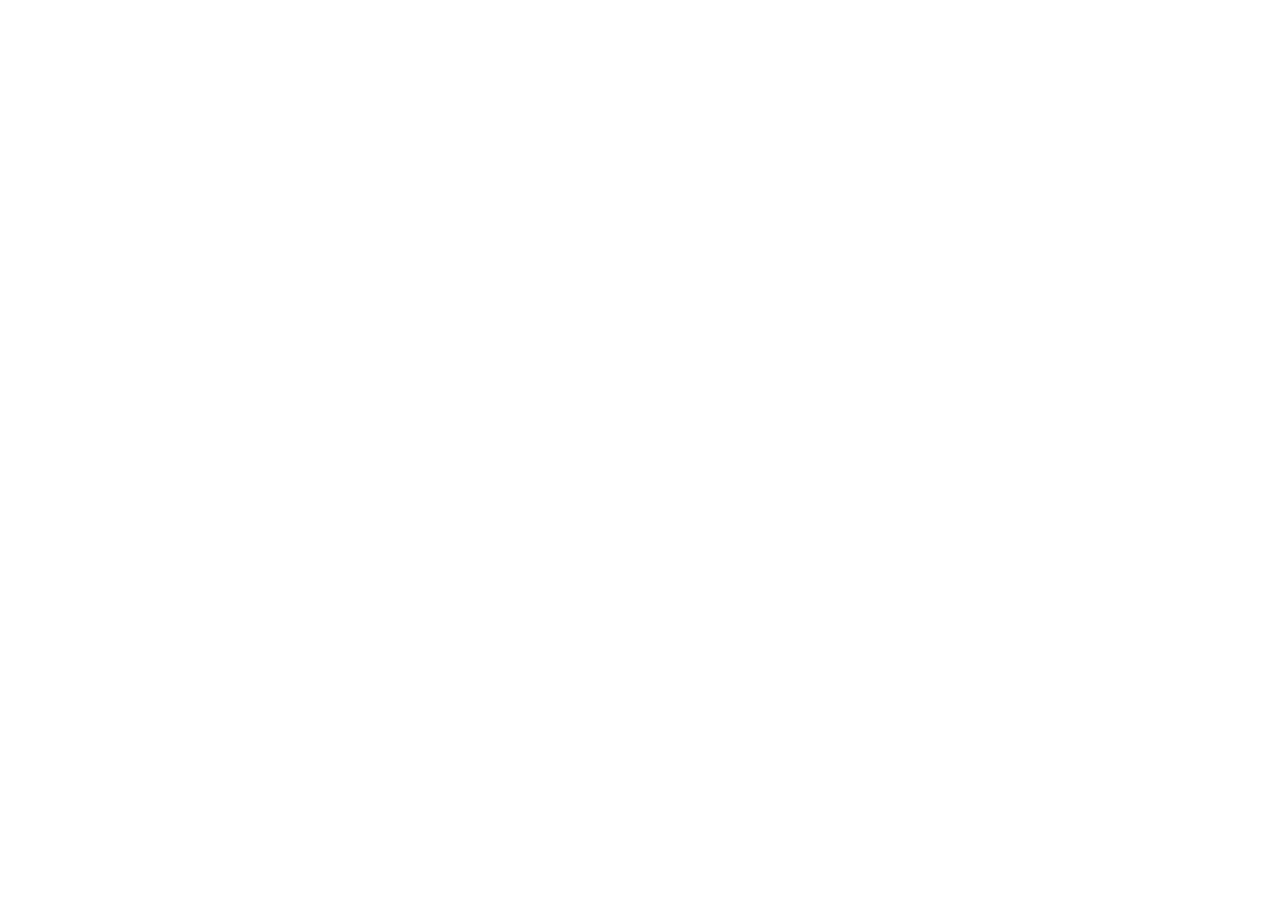
==== commit 028d8bc7: "redirecting to tavookgames.com" ====
--- a/index.html
+++ b/index.html
@@ -1,2 +1,16 @@
-<!DOCTYPE html>
-<html lang="en"><head><meta charset="UTF-8"><meta name="viewport" content="width=device-width, initial-scale=1"><meta name="description" content="Tavook Studios — Home. Fisher Blast games, player support and legal information."><title>Home | Tavook Studios</title><link rel="icon" type="image/webp" href="assets/icon.webp"><link rel="stylesheet" href="style.css"><script defer src="site-settings.js"></script><script defer src="site.js"></script></head><body id="top" data-design-version="2026-09-16-static"><a class="skip" href="#main">Skip to content</a><header class="site-header"><div class="nav-wrap"><a aria-label="Tavook Studios home" class="brand" href="index.html"><img alt="Tavook" class="" decoding="async" loading="eager" src="assets/logo.webp"/></a><button aria-controls="navigation" aria-expanded="false" class="menu-toggle" type="button">Menu <span aria-hidden="true">☰</span></button><nav aria-label="Main navigation" id="navigation"><a href="index.html">Home</a><a href="games.html">Games</a><a href="about.html">About</a><a href="support.html">Support</a></nav></div></header><main id="main"><section aria-label="Fisher Blast gallery" aria-roledescription="carousel" class="exhibit"><div class="exhibit-heading wrap"><div><p class="eyebrow">WELCOME TO TAVOOK</p><h1>Small games. Big smiles.</h1></div><a class="exhibit-link" href="games.html">Discover Fisher Blast ↗</a></div><div aria-label="Gallery: use left and right arrow keys" class="exhibit-window" tabindex="0"><div class="exhibit-track"><figure aria-label="1 of 6" class="exhibit-slide" role="group"><img alt="Fisher Blast ocean adventure artwork 1" class="" decoding="async" loading="eager" src="assets/wide0.webp"/></figure><figure aria-label="2 of 6" class="exhibit-slide" role="group"><img alt="Fisher Blast ocean adventure artwork 2" class="" decoding="async" loading="lazy" src="assets/wide1.webp"/></figure><figure aria-label="3 of 6" class="exhibit-slide" role="group"><img alt="Fisher Blast ocean adventure artwork 3" class="" decoding="async" loading="lazy" src="assets/wide2.webp"/></figure><figure aria-label="4 of 6" class="exhibit-slide" role="group"><img alt="Fisher Blast ocean adventure artwork 4" class="" decoding="async" loading="lazy" src="assets/wide3.webp"/></figure><figure aria-label="5 of 6" class="exhibit-slide" role="group"><img alt="Fisher Blast ocean adventure artwork 5" class="" decoding="async" loading="lazy" src="assets/wide4.webp"/></figure><figure aria-label="6 of 6" class="exhibit-slide" role="group"><img alt="Fisher Blast ocean adventure artwork 6" class="" decoding="async" loading="lazy" src="assets/wide5.webp"/></figure></div></div><div class="exhibit-controls wrap"><span class="exhibit-caption">A LITTLE OCEAN. A WORLD OF PLAY.</span><div class="exhibit-dots"><button aria-label="Show image 1" data-slide="0" type="button"></button><button aria-label="Show image 2" data-slide="1" type="button"></button><button aria-label="Show image 3" data-slide="2" type="button"></button><button aria-label="Show image 4" data-slide="3" type="button"></button><button aria-label="Show image 5" data-slide="4" type="button"></button><button aria-label="Show image 6" data-slide="5" type="button"></button></div><div class="exhibit-arrows"><button aria-label="Previous image" data-dir="-1" type="button">←</button><button aria-label="Pause slideshow" class="exhibit-pause" type="button">Ⅱ</button><button aria-label="Next image" data-dir="1" type="button">→</button></div></div></section><div id="our-game"><section class="feature wrap"><div class="icon-stage"><img alt="Fisher Blast cat with a clownfish" class="game-icon" decoding="async" loading="lazy" src="assets/icon.webp"/></div><div class="feature-copy"><p class="eyebrow">OUR FIRST ADVENTURE</p><h2>Fisher Blast</h2><p class="lead">A little ocean.<br/>A whole lot of fun.</p><p>Drop, merge and discover a colourful world of sea creatures. Find your next match, make room for something bigger and see how far one more drop can take you.</p><a aria-label="Get Fisher Blast on Google Play" class="play-badge" href="https://play.google.com/store/apps/details?id=com.tavook.fisherblast" rel="noopener noreferrer" target="_blank"><img alt="Get it on Google Play" class="" decoding="async" loading="lazy" src="assets/playbadge.webp"/></a></div></section></div><section class="studio-strip"><div class="wrap"><p class="eyebrow">HELLO, WE’RE TAVOOK</p><h2>We make room for play.</h2><p>Colourful worlds, playful ideas and little moments worth coming back for.</p><a class="text-link" href="about.html">Get to know us ↗</a></div></section><section class="cta"><div class="wrap"><h2>Your next little escape.</h2><a aria-label="Continue to links and contact" class="down-link" href="#footer"><span aria-hidden="true"></span></a></div></section></main><footer class="site-footer" id="footer"><div class="footer-grid"><div><a aria-label="Tavook Studios home" class="brand footer-brand" href="index.html"><img alt="Tavook" class="" decoding="async" loading="lazy" src="assets/logo.webp"/></a><p>Little moments. Big smiles.</p></div><div><h2>Explore</h2><a href="index.html">Home</a><a href="games.html">Our games</a><a href="about.html">About Tavook</a></div><div><h2>Let’s talk</h2><a href="support.html">Player support</a><a href="https://taplink.cc/burakblend" rel="noopener noreferrer" target="_blank">Find us online ↗</a><a href="mailto:burakakdemir.dev@gmail.com">Email us</a></div><div><h2>Legal</h2><a href="privacy.html">Privacy Policy</a><a href="terms.html">Terms and Conditions</a><a href="data-deletion.html">Data Deletion</a></div></div><div class="footer-bottom"><span>© 2026 Tavook Studios. All rights reserved.</span><a href="#top">Back to top ↑</a></div></footer></body></html>
+<!doctype html>
+<html lang="en">
+<head>
+  <meta charset="utf-8">
+  <meta name="viewport" content="width=device-width, initial-scale=1">
+  <title>Redirecting to Tavook Studios…</title>
+  <link rel="canonical" href="https://tavookgames.com/">
+  <meta http-equiv="refresh" content="0; url=https://tavookgames.com/">
+  <script>
+    window.location.replace("https://tavookgames.com/");
+  </script>
+</head>
+<body>
+  <p>Redirecting to <a href="https://tavookgames.com/">Tavook Studios</a>…</p>
+</body>
+</html>
